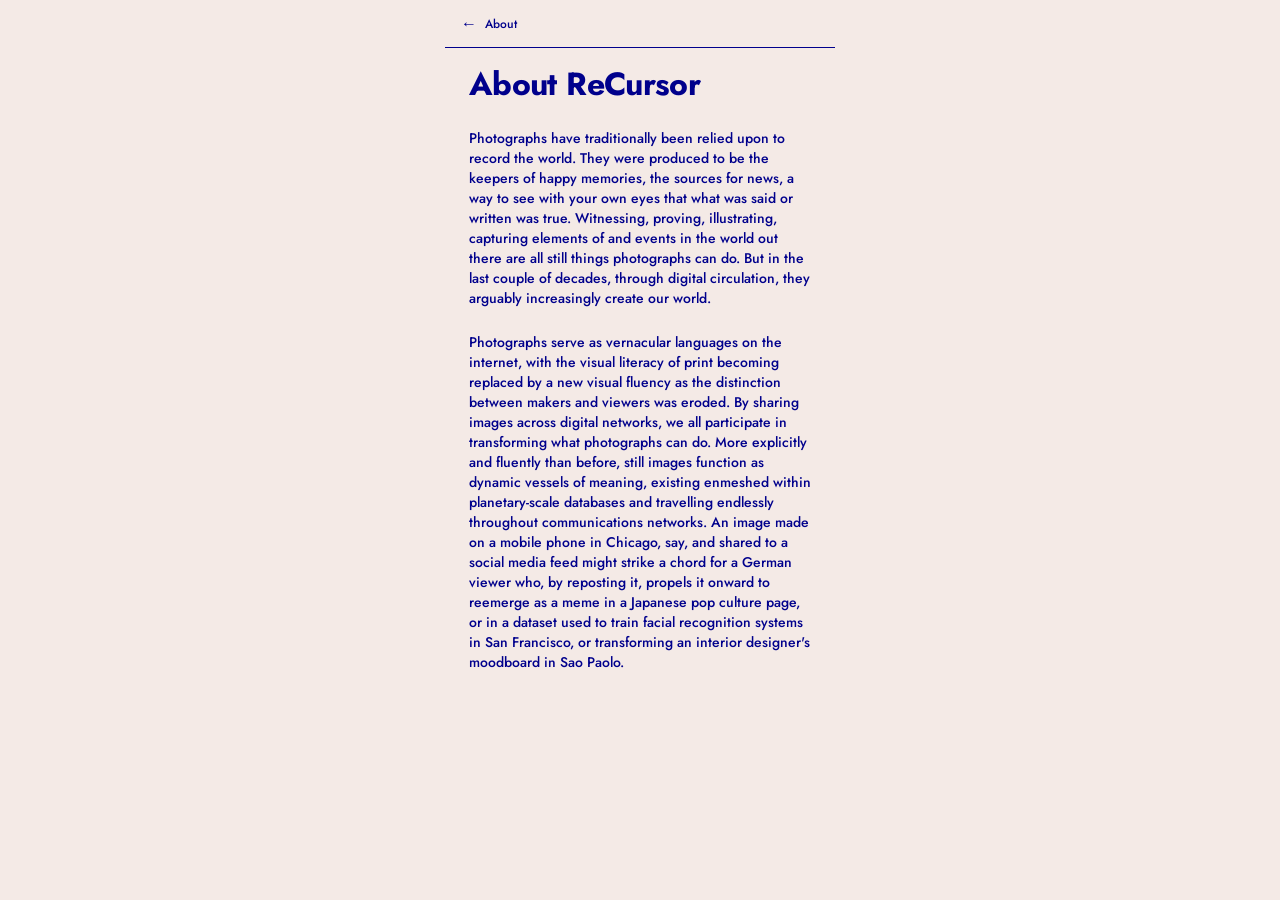
==== about.html @ 8036f6a6 "initial commit" ====
<!DOCTYPE html>
<html lang="en">
<head>
  <meta charset="UTF-8" />
  <meta name="viewport" content="width=device-width, initial-scale=1.0" />
  <title>About — ReCursor</title>

  <!-- Telegram Mini App SDK -->
  <script src="https://telegram.org/js/telegram-web-app.js"></script>

  <link href="https://fonts.googleapis.com/css2?family=Jost:wght@500;700&display=swap" rel="stylesheet" />
  <link rel="stylesheet" href="css/style.css" />
</head>
<body>

  <div class="phone">

    <!-- Fixed header bar: back + "About" -->
    <header class="essay-header-bar">
      <a href="index.html" class="back-btn">&#8592;</a>
      <span class="bar-title">About</span>
      <div style="width:16px;"></div>
    </header>

    <!-- About content -->
    <article class="about-page">

      <h1 class="about-title">About ReCursor</h1>

      <div class="about-body">
        <p>Photographs have traditionally been relied upon to record the world. They were produced to be the keepers of happy memories, the sources for news, a way to see with your own eyes that what was said or written was true. Witnessing, proving, illustrating, capturing elements of and events in the world out there are all still things photographs can do. But in the last couple of decades, through digital circulation, they arguably increasingly create our world.</p>

        <p>Photographs serve as vernacular languages on the internet, with the visual literacy of print becoming replaced by a new visual fluency as the distinction between makers and viewers was eroded. By sharing images across digital networks, we all participate in transforming what photographs can do. More explicitly and fluently than before, still images function as dynamic vessels of meaning, existing enmeshed within planetary-scale databases and travelling endlessly throughout communications networks. An image made on a mobile phone in Chicago, say, and shared to a social media feed might strike a chord for a German viewer who, by reposting it, propels it onward to reemerge as a meme in a Japanese pop culture page, or in a dataset used to train facial recognition systems in San Francisco, or transforming an interior designer's moodboard in Sao Paolo.</p>
      </div>

    </article>

  </div><!-- /phone -->

  <script src="js/main.js"></script>
  <script>
    if (window.Telegram?.WebApp) {
      Telegram.WebApp.ready();
      Telegram.WebApp.expand();
    }
  </script>

</body>
</html>
---- css/style.css ----
/* =============================================
   RECURSOR — style.css
   Based on Figma design
   ============================================= */

/* --- Google Fonts fallback for Futura --- */
@import url('https://fonts.googleapis.com/css2?family=Jost:wght@500;700&display=swap');

/* --- CSS Variables --- */
:root {
  --bg: #F4EAE6;
  --white: #FFFFFF;
  --navy: #00008C;
  --blue: #3A4FAB;
  --font: 'Futura', 'Jost', sans-serif;
}

/* --- Reset & Base --- */
*, *::before, *::after {
  box-sizing: border-box;
  margin: 0;
  padding: 0;
}

html, body {
  background: var(--bg);
  font-family: var(--font);
  font-size: 16px;
  color: var(--navy);
  -webkit-font-smoothing: antialiased;
  overflow-x: hidden;
  overflow-y: auto;
  margin: 0;
  padding: 0;
}

/* --- Phone Container --- */
.phone {
  max-width: 390px;
  min-height: 100vh;
  margin: 0 auto;
  background: var(--bg);
  position: relative;
  overflow-x: hidden;
}

/* =============================================
   TYPOGRAPHY
   ============================================= */

/* h2 — Page title (e.g. "ReCursor") */
h1, .h1 {
  font-family: var(--font);
  font-weight: 700;
  font-size: 32px;
  line-height: 40px;
  color: var(--navy);
}

/* h4 — Essay title */
h4, .h4 {
  font-family: var(--font);
  font-weight: 700;
  font-size: 16px;
  line-height: 24px;
  letter-spacing: -0.015em;
  color: var(--navy);
}

/* body/regular */
p, .body-regular {
  font-family: var(--font);
  font-weight: 500;
  font-size: 16px;
  line-height: 24px;
  color: var(--navy);
}

/* body/caption — author, date, read time */
.caption {
  font-family: var(--font);
  font-weight: 500;
  font-size: 12px;
  line-height: 16px;
  color: var(--blue);
}

/* =============================================
   STICKY HEADER (appears on scroll)
   ============================================= */

.sticky-header {
  position: fixed;
  top: 0;
  left: 50%;
  transform: translateX(-50%);
  z-index: 100;
  width: 100%;
  max-width: 390px;
  height: 48px;
  display: flex;
  flex-direction: row;
  align-items: center;
  justify-content: space-between;
  padding: 0 16px;
  background: var(--bg);
  border-bottom: 1px solid var(--navy);
  opacity: 0;
  pointer-events: none;
  transition: opacity 0.3s ease;
}

.sticky-header.visible {
  opacity: 1;
  pointer-events: auto;
}

.sticky-logo {
  font-family: var(--font);
  font-weight: 500;
  font-size: 20px;
  line-height: 100%;
  letter-spacing: 0%;
  color: var(--navy);
}

.sticky-about {
  font-family: var(--font);
  font-weight: 500;
  font-size: 12px;
  line-height: 12px;
  color: var(--navy);
  text-decoration: none;
  width: 16px;
  height: 12px;
  display: flex;
  align-items: center;
  justify-content: center;
}





/* =============================================
   INTRO SECTION (top of home page)
   ============================================= */

.intro {
  padding: 40px 24px 24px;
  display: flex;
  flex-direction: column;
  gap: 16px;
}

/* =============================================
   ESSAY LIST
   ============================================= */

.essay-list {
  display: flex;
  flex-direction: column;
  width: 100%;
}

/* Single essay card */
.essay-card {
  display: flex;
  flex-direction: column;
  align-items: flex-start;
  padding: 16px 24px;
  gap: 8px;
  width: 100%;
  border-bottom: 1px solid var(--blue);
  text-decoration: none;
  background: var(--bg);
}



/* Essay thumbnail image */
.essay-card .thumb {
  width: 100%;
  height: 160px;
  object-fit: cover;
  display: block;
  background: #c9c0d3;
}

/* Essay title */
.essay-card h4 {
  margin-top: 4px;
}

/* Author name */
.essay-card .author {
  font-family: var(--font);
  font-weight: 500;
  font-size: 12px;
  line-height: 16px;
  color: var(--blue);
}

/* Date + read time row */
.essay-card .meta {
  display: flex;
  flex-direction: row;
  justify-content: space-between;
  width: 100%;
}

.essay-card .meta span {
  font-family: var(--font);
  font-weight: 500;
  font-size: 12px;
  line-height: 16px;
  color: var(--blue);
}





/* =============================================
   INDIVIDUAL ESSAY PAGE
   ============================================= */

/* Sticky header on essay page — back arrow + title + [A] */
.essay-header-bar {
  position: fixed;
  top: 0;
  left: 50%;
  transform: translateX(-50%);
  z-index: 100;
  width: 100%;
  max-width: 390px;
  height: 48px;
  display: flex;
  flex-direction: row;
  align-items: center;
  justify-content: space-between;
  padding: 0 16px;
  background: var(--bg);
  border-bottom: 1px solid var(--navy);
  gap: 8px;
}

.essay-header-bar .back-btn {
  font-family: var(--font);
  font-weight: 500;
  font-size: 16px;
  color: var(--navy);
  text-decoration: none;
  flex-shrink: 0;
}

.essay-header-bar .bar-title {
  font-family: var(--font);
  font-weight: 500;
  font-size: 12px;
  line-height: 16px;
  color: var(--navy);
  flex: 1;
  white-space: nowrap;
  overflow: hidden;
  text-overflow: ellipsis;
  text-align: left;
}

.essay-header-bar .bar-about {
  font-family: var(--font);
  font-weight: 500;
  font-size: 12px;
  color: var(--navy);
  text-decoration: none;
  flex-shrink: 0;
  width: 16px;
  text-align: center;
}

/* Essay page content */
.essay-page {
  padding: 64px 24px 60px;
  background: var(--bg);
  min-height: 100vh;
}

/* Essay title — 32px bold */
.essay-page .essay-title {
  font-family: var(--font);
  font-weight: 700;
  font-size: 32px;
  line-height: 40px;
  letter-spacing: -0.02em;
  color: var(--navy);
  margin-bottom: 16px;
}

/* Author */
.essay-page .essay-author {
  font-family: var(--font);
  font-weight: 500;
  font-size: 12px;
  line-height: 16px;
  color: var(--blue);
  margin-bottom: 4px;
}

/* Date + read time row */
.essay-page .essay-meta {
  display: flex;
  justify-content: space-between;
  margin-bottom: 24px;
}

.essay-page .essay-meta span {
  font-family: var(--font);
  font-weight: 500;
  font-size: 12px;
  line-height: 16px;
  color: var(--blue);
}

/* Full width image */
.essay-page .essay-image {
  width: 100%;
  height: auto;
  display: block;
  margin-bottom: 8px;
}

/* Image caption */
.essay-page .essay-caption {
  font-family: var(--font);
  font-weight: 500;
  font-size: 12px;
  line-height: 16px;
  color: var(--blue);
  margin-bottom: 32px;
}

/* Body text */
.essay-page .essay-body {
  font-family: var(--font);
  font-weight: 500;
  font-size: 14px;
  line-height: 20px;
  letter-spacing: 0%;
  color: var(--navy);
}

.essay-page .essay-body p + p {
  margin-top: 20px;
}

/* Drop cap — large first letter */
.essay-page .essay-body p:first-child::first-letter {
  font-size: 64px;
  font-weight: 700;
  line-height: 0.8;
  float: left;
  margin-right: 6px;
  margin-top: 8px;
  color: var(--navy);
}

/* =============================================
   TEXT SELECTION BAR
   ============================================= */

.selection-bar {
  display: none;
  position: fixed;
  z-index: 400;
  background: var(--navy);
  border-radius: 4px;
  padding: 8px 16px;
  gap: 0;
  align-items: center;
  transform: translateX(-50%);
  white-space: nowrap;
}

.selection-bar.active {
  display: flex;
}

.selection-bar button {
  background: none;
  border: none;
  color: #FFFFFF;
  font-family: var(--font);
  font-weight: 500;
  font-size: 14px;
  line-height: 20px;
  padding: 0 12px;
  cursor: pointer;
}

.selection-bar .sel-divider {
  width: 1px;
  height: 16px;
  background: rgba(255,255,255,0.3);
}

/* =============================================
   COMMENT BOTTOM SHEET
   ============================================= */

.comment-overlay {
  display: none;
  position: fixed;
  inset: 0;
  background: rgba(0,0,0,0.4);
  z-index: 400;
}

.comment-overlay.active {
  display: block;
}

.comment-sheet {
  position: fixed;
  bottom: -100%;
  left: 50%;
  transform: translateX(-50%);
  width: 100%;
  max-width: 390px;
  background: var(--navy);
  z-index: 401;
  padding: 24px 20px 40px;
  transition: bottom 0.3s cubic-bezier(0.4, 0, 0.2, 1);
}

.comment-sheet.active {
  bottom: 0;
}

.comment-sheet-header {
  display: flex;
  justify-content: space-between;
  align-items: center;
  margin-bottom: 20px;
}

.comment-sheet-header span {
  font-family: var(--font);
  font-weight: 700;
  font-size: 16px;
  color: #FFFFFF;
}

.comment-sheet-header button {
  background: none;
  border: none;
  color: #FFFFFF;
  font-size: 18px;
  cursor: pointer;
  padding: 0;
}

.comment-quote {
  font-family: var(--font);
  font-weight: 500;
  font-size: 12px;
  line-height: 16px;
  color: rgba(255,255,255,0.5);
  margin-bottom: 16px;
  font-style: italic;
}

.comment-field label {
  display: block;
  font-family: var(--font);
  font-weight: 500;
  font-size: 12px;
  color: rgba(255,255,255,0.7);
  margin-bottom: 6px;
}

.comment-field textarea,
.comment-field input[type="text"] {
  width: 100%;
  background: rgba(255,255,255,0.1);
  border: 1px solid rgba(255,255,255,0.2);
  border-radius: 4px;
  padding: 10px 12px;
  font-family: var(--font);
  font-weight: 500;
  font-size: 14px;
  color: #FFFFFF;
  resize: none;
  outline: none;
  margin-bottom: 16px;
}

.comment-field textarea {
  height: 80px;
}

.comment-field textarea::placeholder,
.comment-field input::placeholder {
  color: rgba(255,255,255,0.3);
}

.comment-consent {
  display: flex;
  align-items: flex-start;
  gap: 10px;
  margin-bottom: 20px;
}

.comment-consent input[type="checkbox"] {
  margin-top: 2px;
  flex-shrink: 0;
  width: 16px;
  height: 16px;
  accent-color: #FFFFFF;
}

.comment-consent span {
  font-family: var(--font);
  font-weight: 500;
  font-size: 12px;
  line-height: 16px;
  color: rgba(255,255,255,0.7);
}

.comment-submit {
  width: 100%;
  background: #FFFFFF;
  color: var(--navy);
  font-family: var(--font);
  font-weight: 700;
  font-size: 16px;
  padding: 14px;
  border: none;
  cursor: pointer;
}



.gallery-overlay {
  display: none;
  position: fixed;
  inset: 0;
  background: #080817;
  z-index: 300;
  flex-direction: column;
  justify-content: center;
  align-items: center;
}

.gallery-overlay.active {
  display: flex;
}

/* Swipe container */
.gallery-track {
  display: flex;
  width: 100%;
  height: 100%;
  transition: transform 0.3s cubic-bezier(0.4, 0, 0.2, 1);
}

/* Each slide */
.gallery-slide {
  min-width: 100%;
  height: 100%;
  display: flex;
  flex-direction: column;
  justify-content: center;
  align-items: center;
  position: relative;
  padding: 60px 0 100px;
}

.gallery-slide img {
  width: 100%;
  height: auto;
  max-height: 70vh;
  object-fit: contain;
  display: block;
}

/* Caption overlay at bottom of image */
.gallery-caption {
  position: absolute;
  bottom: 100px;
  left: 0;
  right: 0;
  padding: 16px 20px;
  font-family: var(--font);
  font-weight: 500;
  font-size: 12px;
  line-height: 16px;
  color: #F4E9E6;
}

/* Bottom bar — dots + close */
.gallery-bar {
  position: fixed;
  bottom: 0;
  left: 50%;
  transform: translateX(-50%);
  width: 100%;
  max-width: 390px;
  height: 60px;
  display: flex;
  align-items: center;
  justify-content: space-between;
  padding: 0 24px;
  z-index: 301;
}

/* Dot indicators */
.gallery-dots {
  display: flex;
  gap: 8px;
  align-items: center;
}

.gallery-dot {
  width: 8px;
  height: 8px;
  border-radius: 50%;
  border: 1.5px solid #F4E9E6;
  background: transparent;
  transition: background 0.2s ease;
}

.gallery-dot.active {
  background: #F4E9E6;
}

/* Close button */
.gallery-close {
  font-family: var(--font);
  font-size: 18px;
  color: #F4E9E6;
  background: none;
  border: none;
  cursor: pointer;
  padding: 8px;
  line-height: 1;
}



/* Footnote reference in text */
.fn {
  font-size: 10px;
  font-weight: 700;
  color: var(--navy);
  cursor: pointer;
  vertical-align: super;
  line-height: 0;
}

/* Dark overlay behind sheet */
.fn-overlay {
  display: none;
  position: fixed;
  inset: 0;
  z-index: 200;
}

.fn-overlay.active {
  display: block;
}

/* Bottom sheet */
.fn-sheet {
  position: fixed;
  bottom: -100%;
  left: 50%;
  transform: translateX(-50%);
  width: 100%;
  max-width: 390px;
  background: #0D1117;
  color: #FFFFFF;
  padding: 24px 20px;
  z-index: 201;
  transition: bottom 0.3s cubic-bezier(0.4, 0, 0.2, 1);
  border-radius: 0;
}

.fn-sheet.active {
  bottom: 0;
}

.fn-sheet .fn-number {
  font-family: var(--font);
  font-weight: 700;
  font-size: 12px;
  line-height: 16px;
  color: #FFFFFF;
  margin-bottom: 12px;
}

.fn-sheet .fn-text {
  font-family: var(--font);
  font-weight: 500;
  font-size: 14px;
  line-height: 20px;
  color: #FFFFFF;
}

.about-page {
  padding: 64px 24px 60px;
  background: var(--bg);
  min-height: 100vh;
}

.about-title {
  font-family: var(--font);
  font-weight: 700;
  font-size: 32px;
  line-height: 40px;
  letter-spacing: -0.02em;
  color: var(--navy);
  margin-bottom: 24px;
}

.about-body p {
  font-family: var(--font);
  font-weight: 500;
  font-size: 14px;
  line-height: 20px;
  letter-spacing: 0;
  color: var(--navy);
  margin-bottom: 24px;
}

/* =============================================
   UTILITY
   ============================================= */

a {
  color: inherit;
  text-decoration: none;
}

img {
  display: block;
  width: 100%;
  height: auto;
}
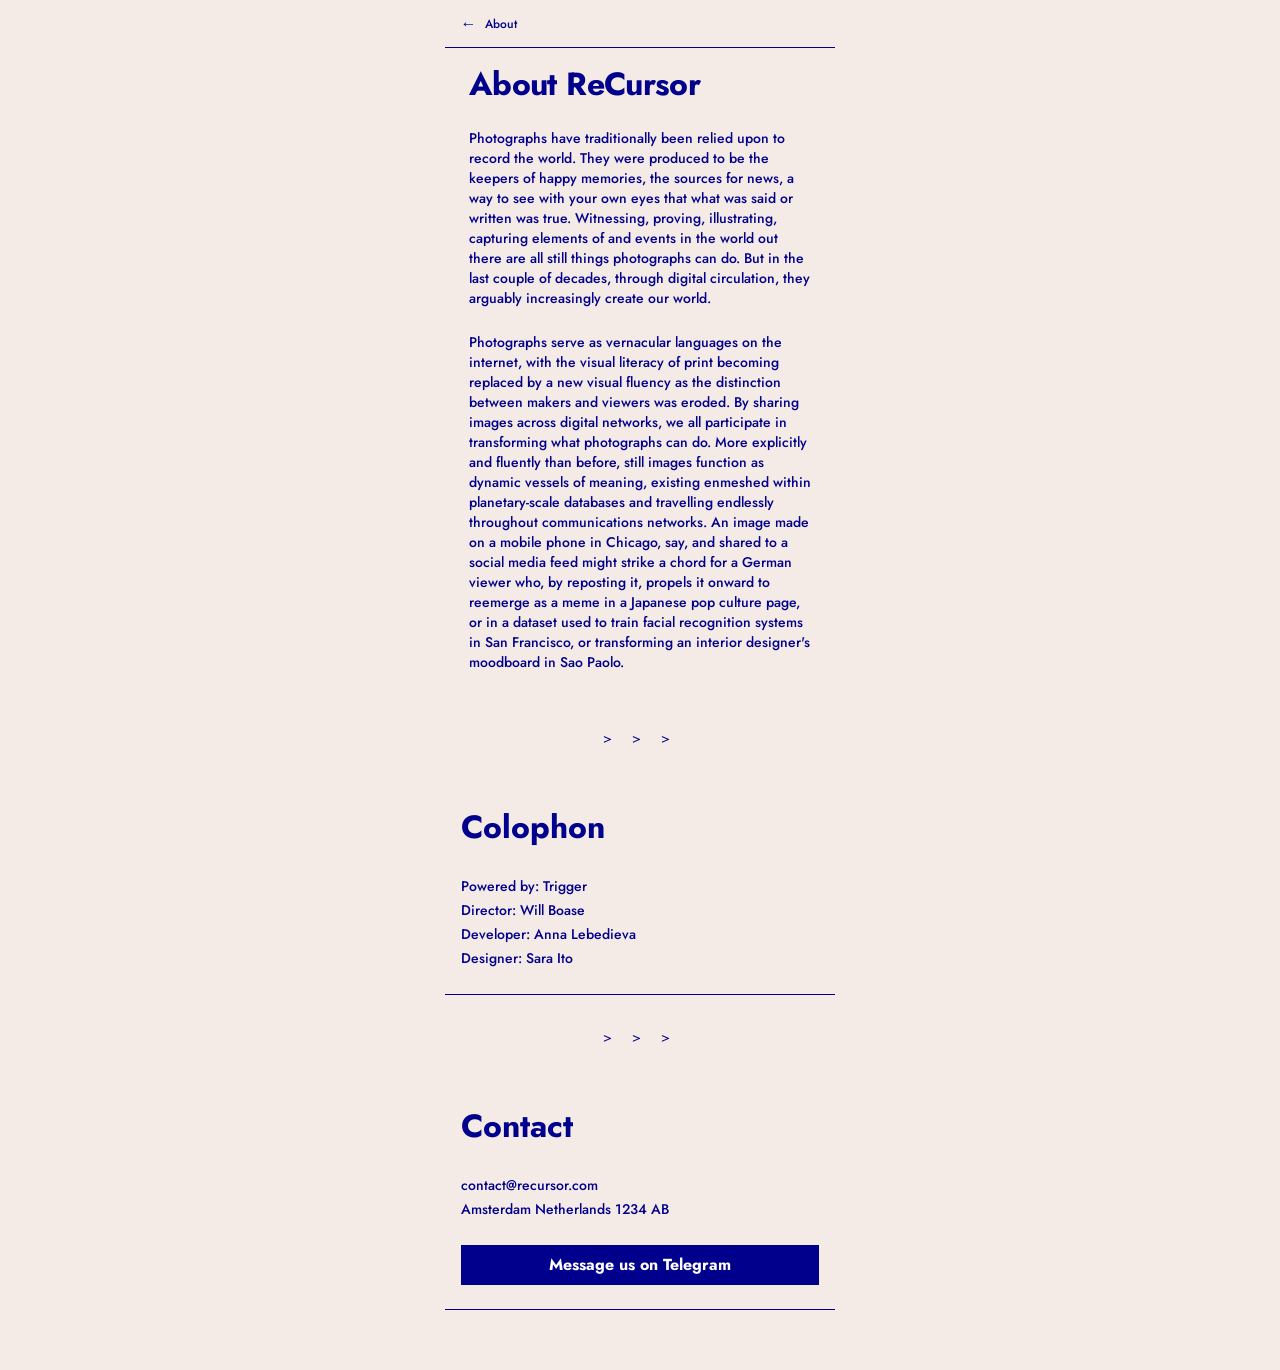
==== commit 762c4ca0: "Initial commit" ====
--- a/about.html
+++ b/about.html
@@ -33,6 +33,29 @@
         <p>Photographs serve as vernacular languages on the internet, with the visual literacy of print becoming replaced by a new visual fluency as the distinction between makers and viewers was eroded. By sharing images across digital networks, we all participate in transforming what photographs can do. More explicitly and fluently than before, still images function as dynamic vessels of meaning, existing enmeshed within planetary-scale databases and travelling endlessly throughout communications networks. An image made on a mobile phone in Chicago, say, and shared to a social media feed might strike a chord for a German viewer who, by reposting it, propels it onward to reemerge as a meme in a Japanese pop culture page, or in a dataset used to train facial recognition systems in San Francisco, or transforming an interior designer's moodboard in Sao Paolo.</p>
       </div>
 
+      <div class="about-divider">&#62; &#62; &#62;</div>
+
+      <div class="about-section">
+        <h2 class="about-section-title">Colophon</h2>
+        <div class="about-section-body">
+          <p>Powered by: Trigger</p>
+          <p>Director: Will Boase</p>
+          <p>Developer: Anna Lebedieva</p>
+          <p>Designer: Sara Ito</p>
+        </div>
+      </div>
+
+      <div class="about-divider">&#62; &#62; &#62;</div>
+
+      <div class="about-section">
+        <h2 class="about-section-title">Contact</h2>
+        <div class="about-section-body">
+          <p>contact@recursor.com</p>
+          <p>Amsterdam Netherlands 1234 AB</p>
+        </div>
+        <a href="https://t.me/recursor" class="tg-btn">Message us on Telegram</a>
+      </div>
+
     </article>
 
   </div><!-- /phone -->
--- a/css/style.css
+++ b/css/style.css
@@ -181,7 +181,7 @@
 /* Essay thumbnail image */
 .essay-card .thumb {
   width: 100%;
-  height: 160px;
+  height: 85px;
   object-fit: cover;
   display: block;
   background: #c9c0d3;
@@ -347,6 +347,8 @@
   line-height: 20px;
   letter-spacing: 0%;
   color: var(--navy);
+  -webkit-user-select: text;
+  user-select: text;
 }
 
 .essay-page .essay-body p + p {
@@ -370,13 +372,15 @@
 
 .selection-bar {
   display: none;
-  position: fixed;
+  position: absolute;
   z-index: 400;
-  background: var(--navy);
-  border-radius: 4px;
+  background: #0A0A64;
+  width: 161px;
+  height: 40px;
   padding: 8px 16px;
   gap: 0;
   align-items: center;
+  justify-content: space-between;
   transform: translateX(-50%);
   white-space: nowrap;
 }
@@ -392,15 +396,26 @@
   font-family: var(--font);
   font-weight: 500;
   font-size: 14px;
-  line-height: 20px;
-  padding: 0 12px;
+  line-height: 24px;
+  padding: 0;
   cursor: pointer;
+  text-align: center;
+}
+
+.selection-bar #selComment {
+  width: 69px;
+}
+
+.selection-bar #selCopy {
+  width: 39px;
 }
 
 .selection-bar .sel-divider {
   width: 1px;
-  height: 16px;
-  background: rgba(255,255,255,0.3);
+  height: 14px;
+  background: #FFFFFF;
+  opacity: 1;
+  flex-shrink: 0;
 }
 
 /* =============================================
@@ -707,7 +722,7 @@
 }
 
 .about-page {
-  padding: 64px 24px 60px;
+  padding: 64px 0 60px;
   background: var(--bg);
   min-height: 100vh;
 }
@@ -720,6 +735,11 @@
   letter-spacing: -0.02em;
   color: var(--navy);
   margin-bottom: 24px;
+  padding: 0 24px;
+}
+
+.about-body {
+  padding: 0 24px;
 }
 
 .about-body p {
@@ -745,4 +765,57 @@
   display: block;
   width: 100%;
   height: auto;
+}
+
+/* About page — divider, sections, button */
+.about-divider {
+  text-align: center;
+  color: var(--navy);
+  font-size: 14px;
+  padding: 32px 0;
+  letter-spacing: 8px;
+}
+
+.about-section {
+  width: 100%;
+  padding: 24px 16px;
+  gap: 24px;
+  display: flex;
+  flex-direction: column;
+  border-bottom: 1px solid var(--navy);
+  box-sizing: border-box;
+}
+
+.about-section-title {
+  font-family: var(--font);
+  font-size: 32px;
+  font-weight: 700;
+  color: var(--navy);
+  margin: 0;
+}
+
+.about-section-body p {
+  font-family: var(--font);
+  font-size: 14px;
+  font-weight: 500;
+  line-height: 24px;
+  color: var(--navy);
+  margin: 0;
+}
+
+.tg-btn {
+  display: block;
+  width: 358px;
+  height: 40px;
+  background: #00008C;
+  color: #FFFFFF;
+  font-family: var(--font);
+  font-size: 16px;
+  font-weight: 700;
+  text-align: center;
+  line-height: 40px;
+  padding: 0;
+  text-decoration: none;
+  box-sizing: border-box;
+  gap: 8px;
 }
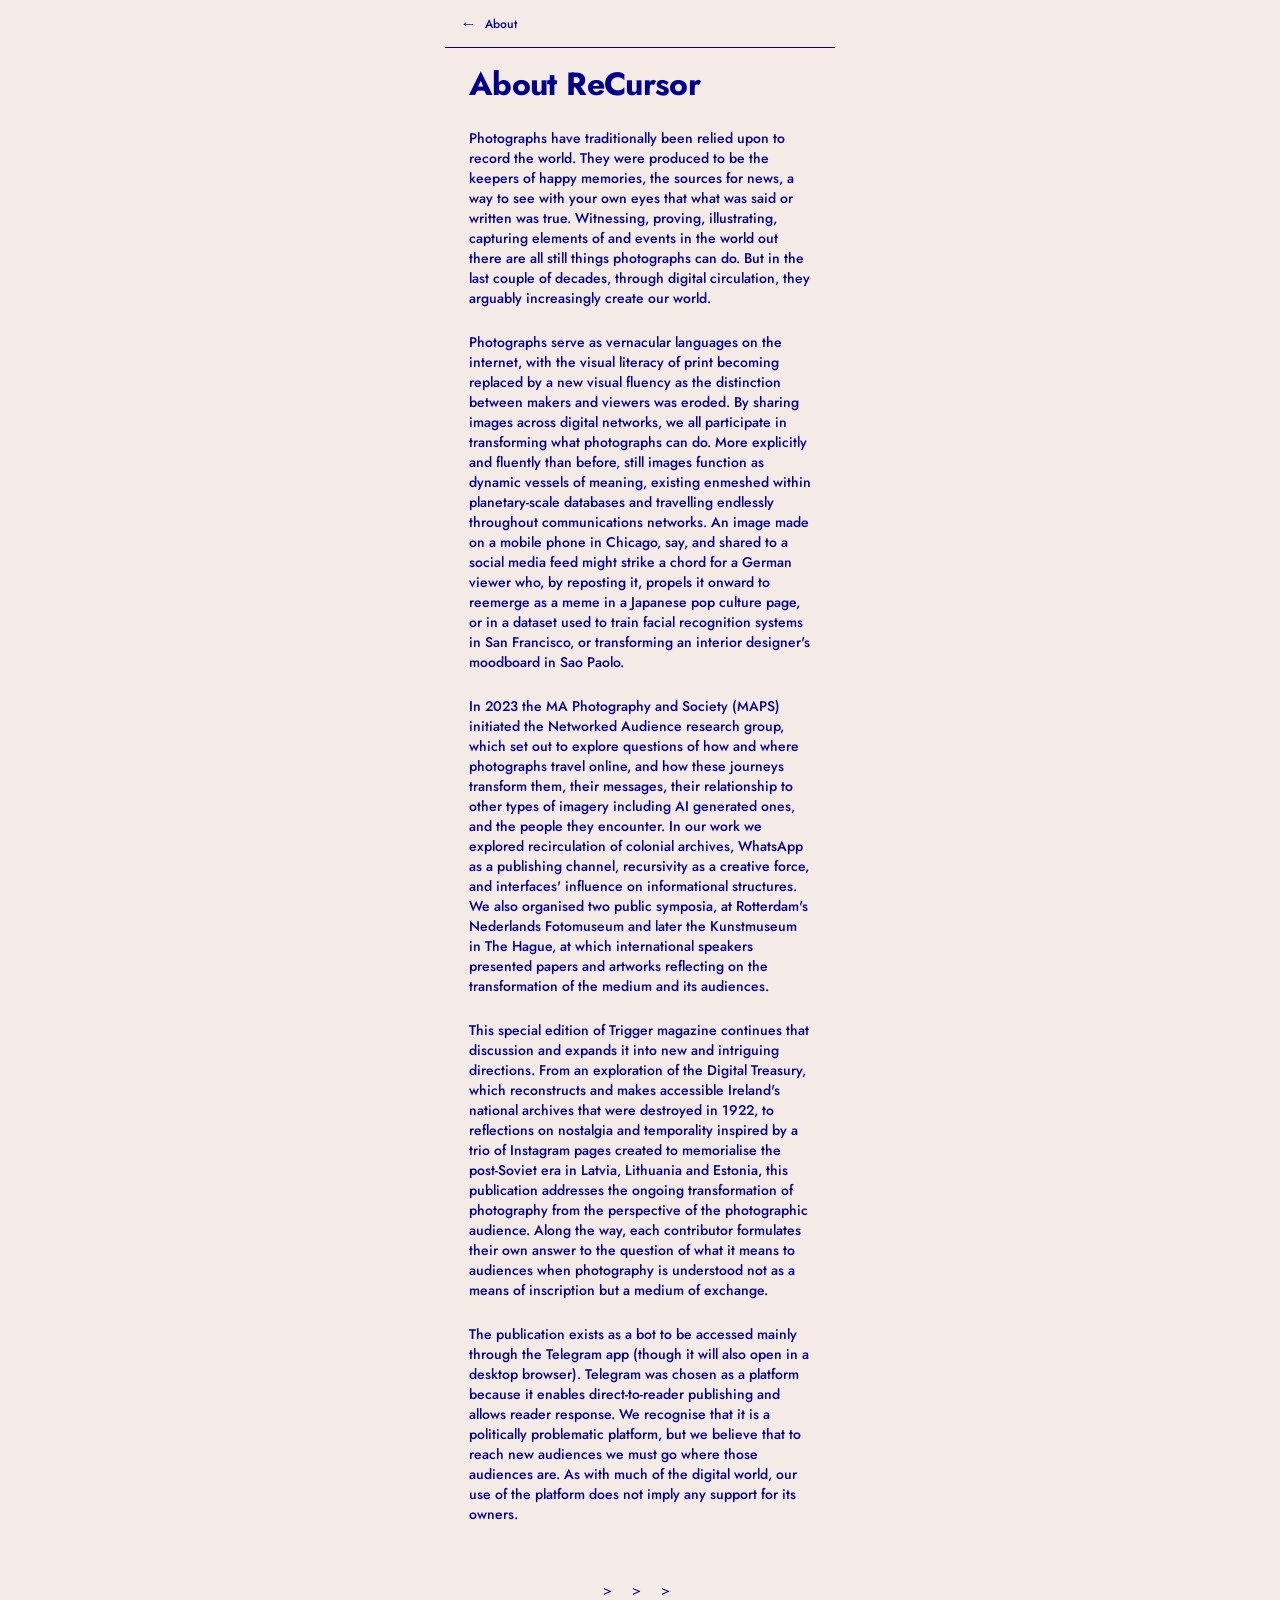
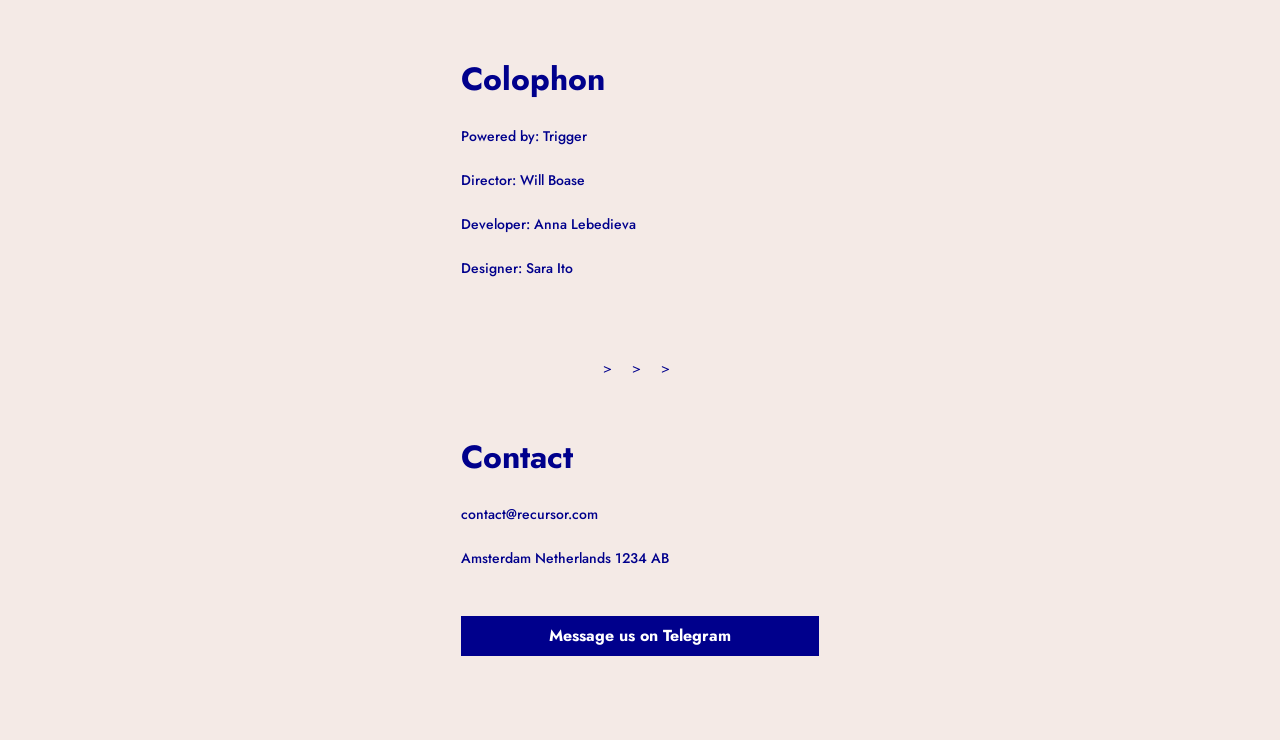
==== commit afbb02e0: "update" ====
--- a/about.html
+++ b/about.html
@@ -31,6 +31,12 @@
         <p>Photographs have traditionally been relied upon to record the world. They were produced to be the keepers of happy memories, the sources for news, a way to see with your own eyes that what was said or written was true. Witnessing, proving, illustrating, capturing elements of and events in the world out there are all still things photographs can do. But in the last couple of decades, through digital circulation, they arguably increasingly create our world.</p>
 
         <p>Photographs serve as vernacular languages on the internet, with the visual literacy of print becoming replaced by a new visual fluency as the distinction between makers and viewers was eroded. By sharing images across digital networks, we all participate in transforming what photographs can do. More explicitly and fluently than before, still images function as dynamic vessels of meaning, existing enmeshed within planetary-scale databases and travelling endlessly throughout communications networks. An image made on a mobile phone in Chicago, say, and shared to a social media feed might strike a chord for a German viewer who, by reposting it, propels it onward to reemerge as a meme in a Japanese pop culture page, or in a dataset used to train facial recognition systems in San Francisco, or transforming an interior designer's moodboard in Sao Paolo.</p>
+
+        <p>In 2023 the MA Photography and Society (MAPS) initiated the Networked Audience research group, which set out to explore questions of how and where photographs travel online, and how these journeys transform them, their messages, their relationship to other types of imagery including AI generated ones, and the people they encounter. In our work we explored recirculation of colonial archives, WhatsApp as a publishing channel, recursivity as a creative force, and interfaces' influence on informational structures. We also organised two public symposia, at Rotterdam's Nederlands Fotomuseum and later the Kunstmuseum in The Hague, at which international speakers presented papers and artworks reflecting on the transformation of the medium and its audiences.</p>
+
+        <p>This special edition of Trigger magazine continues that discussion and expands it into new and intriguing directions. From an exploration of the Digital Treasury, which reconstructs and makes accessible Ireland's national archives that were destroyed in 1922, to reflections on nostalgia and temporality inspired by a trio of Instagram pages created to memorialise the post-Soviet era in Latvia, Lithuania and Estonia, this publication addresses the ongoing transformation of photography from the perspective of the photographic audience. Along the way, each contributor formulates their own answer to the question of what it means to audiences when photography is understood not as a means of inscription but a medium of exchange.</p>
+
+        <p>The publication exists as a bot to be accessed mainly through the Telegram app (though it will also open in a desktop browser). Telegram was chosen as a platform because it enables direct-to-reader publishing and allows reader response. We recognise that it is a politically problematic platform, but we believe that to reach new audiences we must go where those audiences are. As with much of the digital world, our use of the platform does not imply any support for its owners.</p>
       </div>
 
       <div class="about-divider">&#62; &#62; &#62;</div>
@@ -53,20 +59,11 @@
           <p>contact@recursor.com</p>
           <p>Amsterdam Netherlands 1234 AB</p>
         </div>
-        <a href="https://t.me/recursor" class="tg-btn">Message us on Telegram</a>
+        <a href="" class="tg-btn">Message us on Telegram</a>
       </div>
 
     </article>
 
   </div><!-- /phone -->
 
-  <script src="js/main.js"></script>
-  <script>
-    if (window.Telegram?.WebApp) {
-      Telegram.WebApp.ready();
-      Telegram.WebApp.expand();
-    }
-  </script>
-
-</body>
-</html>+  <script data-cfasync="false" src="/cdn-cgi/scripts/5c5dd
--- a/css/style.css
+++ b/css/style.css
@@ -1,821 +1,682 @@
 /* =============================================
    RECURSOR — style.css
-   Based on Figma design
    ============================================= */
 
-/* --- Google Fonts fallback for Futura --- */
-@import url('https://fonts.googleapis.com/css2?family=Jost:wght@500;700&display=swap');
+   @import url('https://fonts.googleapis.com/css2?family=Jost:wght@500;700&display=swap');
 
-/* --- CSS Variables --- */
-:root {
-  --bg: #F4EAE6;
-  --white: #FFFFFF;
-  --navy: #00008C;
-  --blue: #3A4FAB;
-  --font: 'Futura', 'Jost', sans-serif;
-}
-
-/* --- Reset & Base --- */
-*, *::before, *::after {
-  box-sizing: border-box;
-  margin: 0;
-  padding: 0;
-}
-
-html, body {
-  background: var(--bg);
-  font-family: var(--font);
-  font-size: 16px;
-  color: var(--navy);
-  -webkit-font-smoothing: antialiased;
-  overflow-x: hidden;
-  overflow-y: auto;
-  margin: 0;
-  padding: 0;
-}
-
-/* --- Phone Container --- */
-.phone {
-  max-width: 390px;
-  min-height: 100vh;
-  margin: 0 auto;
-  background: var(--bg);
-  position: relative;
-  overflow-x: hidden;
-}
-
-/* =============================================
-   TYPOGRAPHY
-   ============================================= */
-
-/* h2 — Page title (e.g. "ReCursor") */
-h1, .h1 {
-  font-family: var(--font);
-  font-weight: 700;
-  font-size: 32px;
-  line-height: 40px;
-  color: var(--navy);
-}
-
-/* h4 — Essay title */
-h4, .h4 {
-  font-family: var(--font);
-  font-weight: 700;
-  font-size: 16px;
-  line-height: 24px;
-  letter-spacing: -0.015em;
-  color: var(--navy);
-}
-
-/* body/regular */
-p, .body-regular {
-  font-family: var(--font);
-  font-weight: 500;
-  font-size: 16px;
-  line-height: 24px;
-  color: var(--navy);
-}
-
-/* body/caption — author, date, read time */
-.caption {
-  font-family: var(--font);
-  font-weight: 500;
-  font-size: 12px;
-  line-height: 16px;
-  color: var(--blue);
-}
-
-/* =============================================
-   STICKY HEADER (appears on scroll)
-   ============================================= */
-
-.sticky-header {
-  position: fixed;
-  top: 0;
-  left: 50%;
-  transform: translateX(-50%);
-  z-index: 100;
-  width: 100%;
-  max-width: 390px;
-  height: 48px;
-  display: flex;
-  flex-direction: row;
-  align-items: center;
-  justify-content: space-between;
-  padding: 0 16px;
-  background: var(--bg);
-  border-bottom: 1px solid var(--navy);
-  opacity: 0;
-  pointer-events: none;
-  transition: opacity 0.3s ease;
-}
-
-.sticky-header.visible {
-  opacity: 1;
-  pointer-events: auto;
-}
-
-.sticky-logo {
-  font-family: var(--font);
-  font-weight: 500;
-  font-size: 20px;
-  line-height: 100%;
-  letter-spacing: 0%;
-  color: var(--navy);
-}
-
-.sticky-about {
-  font-family: var(--font);
-  font-weight: 500;
-  font-size: 12px;
-  line-height: 12px;
-  color: var(--navy);
-  text-decoration: none;
-  width: 16px;
-  height: 12px;
-  display: flex;
-  align-items: center;
-  justify-content: center;
-}
-
-
-
-
-
-/* =============================================
-   INTRO SECTION (top of home page)
-   ============================================= */
-
-.intro {
-  padding: 40px 24px 24px;
-  display: flex;
-  flex-direction: column;
-  gap: 16px;
-}
-
-/* =============================================
-   ESSAY LIST
-   ============================================= */
-
-.essay-list {
-  display: flex;
-  flex-direction: column;
-  width: 100%;
-}
-
-/* Single essay card */
-.essay-card {
-  display: flex;
-  flex-direction: column;
-  align-items: flex-start;
-  padding: 16px 24px;
-  gap: 8px;
-  width: 100%;
-  border-bottom: 1px solid var(--blue);
-  text-decoration: none;
-  background: var(--bg);
-}
-
-
-
-/* Essay thumbnail image */
-.essay-card .thumb {
-  width: 100%;
-  height: 85px;
-  object-fit: cover;
-  display: block;
-  background: #c9c0d3;
-}
-
-/* Essay title */
-.essay-card h4 {
-  margin-top: 4px;
-}
-
-/* Author name */
-.essay-card .author {
-  font-family: var(--font);
-  font-weight: 500;
-  font-size: 12px;
-  line-height: 16px;
-  color: var(--blue);
-}
-
-/* Date + read time row */
-.essay-card .meta {
-  display: flex;
-  flex-direction: row;
-  justify-content: space-between;
-  width: 100%;
-}
-
-.essay-card .meta span {
-  font-family: var(--font);
-  font-weight: 500;
-  font-size: 12px;
-  line-height: 16px;
-  color: var(--blue);
-}
-
-
-
-
-
-/* =============================================
-   INDIVIDUAL ESSAY PAGE
-   ============================================= */
-
-/* Sticky header on essay page — back arrow + title + [A] */
-.essay-header-bar {
-  position: fixed;
-  top: 0;
-  left: 50%;
-  transform: translateX(-50%);
-  z-index: 100;
-  width: 100%;
-  max-width: 390px;
-  height: 48px;
-  display: flex;
-  flex-direction: row;
-  align-items: center;
-  justify-content: space-between;
-  padding: 0 16px;
-  background: var(--bg);
-  border-bottom: 1px solid var(--navy);
-  gap: 8px;
-}
-
-.essay-header-bar .back-btn {
-  font-family: var(--font);
-  font-weight: 500;
-  font-size: 16px;
-  color: var(--navy);
-  text-decoration: none;
-  flex-shrink: 0;
-}
-
-.essay-header-bar .bar-title {
-  font-family: var(--font);
-  font-weight: 500;
-  font-size: 12px;
-  line-height: 16px;
-  color: var(--navy);
-  flex: 1;
-  white-space: nowrap;
-  overflow: hidden;
-  text-overflow: ellipsis;
-  text-align: left;
-}
-
-.essay-header-bar .bar-about {
-  font-family: var(--font);
-  font-weight: 500;
-  font-size: 12px;
-  color: var(--navy);
-  text-decoration: none;
-  flex-shrink: 0;
-  width: 16px;
-  text-align: center;
-}
-
-/* Essay page content */
-.essay-page {
-  padding: 64px 24px 60px;
-  background: var(--bg);
-  min-height: 100vh;
-}
-
-/* Essay title — 32px bold */
-.essay-page .essay-title {
-  font-family: var(--font);
-  font-weight: 700;
-  font-size: 32px;
-  line-height: 40px;
-  letter-spacing: -0.02em;
-  color: var(--navy);
-  margin-bottom: 16px;
-}
-
-/* Author */
-.essay-page .essay-author {
-  font-family: var(--font);
-  font-weight: 500;
-  font-size: 12px;
-  line-height: 16px;
-  color: var(--blue);
-  margin-bottom: 4px;
-}
-
-/* Date + read time row */
-.essay-page .essay-meta {
-  display: flex;
-  justify-content: space-between;
-  margin-bottom: 24px;
-}
-
-.essay-page .essay-meta span {
-  font-family: var(--font);
-  font-weight: 500;
-  font-size: 12px;
-  line-height: 16px;
-  color: var(--blue);
-}
-
-/* Full width image */
-.essay-page .essay-image {
-  width: 100%;
-  height: auto;
-  display: block;
-  margin-bottom: 8px;
-}
-
-/* Image caption */
-.essay-page .essay-caption {
-  font-family: var(--font);
-  font-weight: 500;
-  font-size: 12px;
-  line-height: 16px;
-  color: var(--blue);
-  margin-bottom: 32px;
-}
-
-/* Body text */
-.essay-page .essay-body {
-  font-family: var(--font);
-  font-weight: 500;
-  font-size: 14px;
-  line-height: 20px;
-  letter-spacing: 0%;
-  color: var(--navy);
-  -webkit-user-select: text;
-  user-select: text;
-}
-
-.essay-page .essay-body p + p {
-  margin-top: 20px;
-}
-
-/* Drop cap — large first letter */
-.essay-page .essay-body p:first-child::first-letter {
-  font-size: 64px;
-  font-weight: 700;
-  line-height: 0.8;
-  float: left;
-  margin-right: 6px;
-  margin-top: 8px;
-  color: var(--navy);
-}
-
-/* =============================================
-   TEXT SELECTION BAR
-   ============================================= */
-
-.selection-bar {
-  display: none;
-  position: absolute;
-  z-index: 400;
-  background: #0A0A64;
-  width: 161px;
-  height: 40px;
-  padding: 8px 16px;
-  gap: 0;
-  align-items: center;
-  justify-content: space-between;
-  transform: translateX(-50%);
-  white-space: nowrap;
-}
-
-.selection-bar.active {
-  display: flex;
-}
-
-.selection-bar button {
-  background: none;
-  border: none;
-  color: #FFFFFF;
-  font-family: var(--font);
-  font-weight: 500;
-  font-size: 14px;
-  line-height: 24px;
-  padding: 0;
-  cursor: pointer;
-  text-align: center;
-}
-
-.selection-bar #selComment {
-  width: 69px;
-}
-
-.selection-bar #selCopy {
-  width: 39px;
-}
-
-.selection-bar .sel-divider {
-  width: 1px;
-  height: 14px;
-  background: #FFFFFF;
-  opacity: 1;
-  flex-shrink: 0;
-}
-
-/* =============================================
-   COMMENT BOTTOM SHEET
-   ============================================= */
-
-.comment-overlay {
-  display: none;
-  position: fixed;
-  inset: 0;
-  background: rgba(0,0,0,0.4);
-  z-index: 400;
-}
-
-.comment-overlay.active {
-  display: block;
-}
-
-.comment-sheet {
-  position: fixed;
-  bottom: -100%;
-  left: 50%;
-  transform: translateX(-50%);
-  width: 100%;
-  max-width: 390px;
-  background: var(--navy);
-  z-index: 401;
-  padding: 24px 20px 40px;
-  transition: bottom 0.3s cubic-bezier(0.4, 0, 0.2, 1);
-}
-
-.comment-sheet.active {
-  bottom: 0;
-}
-
-.comment-sheet-header {
-  display: flex;
-  justify-content: space-between;
-  align-items: center;
-  margin-bottom: 20px;
-}
-
-.comment-sheet-header span {
-  font-family: var(--font);
-  font-weight: 700;
-  font-size: 16px;
-  color: #FFFFFF;
-}
-
-.comment-sheet-header button {
-  background: none;
-  border: none;
-  color: #FFFFFF;
-  font-size: 18px;
-  cursor: pointer;
-  padding: 0;
-}
-
-.comment-quote {
-  font-family: var(--font);
-  font-weight: 500;
-  font-size: 12px;
-  line-height: 16px;
-  color: rgba(255,255,255,0.5);
-  margin-bottom: 16px;
-  font-style: italic;
-}
-
-.comment-field label {
-  display: block;
-  font-family: var(--font);
-  font-weight: 500;
-  font-size: 12px;
-  color: rgba(255,255,255,0.7);
-  margin-bottom: 6px;
-}
-
-.comment-field textarea,
-.comment-field input[type="text"] {
-  width: 100%;
-  background: rgba(255,255,255,0.1);
-  border: 1px solid rgba(255,255,255,0.2);
-  border-radius: 4px;
-  padding: 10px 12px;
-  font-family: var(--font);
-  font-weight: 500;
-  font-size: 14px;
-  color: #FFFFFF;
-  resize: none;
-  outline: none;
-  margin-bottom: 16px;
-}
-
-.comment-field textarea {
-  height: 80px;
-}
-
-.comment-field textarea::placeholder,
-.comment-field input::placeholder {
-  color: rgba(255,255,255,0.3);
-}
-
-.comment-consent {
-  display: flex;
-  align-items: flex-start;
-  gap: 10px;
-  margin-bottom: 20px;
-}
-
-.comment-consent input[type="checkbox"] {
-  margin-top: 2px;
-  flex-shrink: 0;
-  width: 16px;
-  height: 16px;
-  accent-color: #FFFFFF;
-}
-
-.comment-consent span {
-  font-family: var(--font);
-  font-weight: 500;
-  font-size: 12px;
-  line-height: 16px;
-  color: rgba(255,255,255,0.7);
-}
-
-.comment-submit {
-  width: 100%;
-  background: #FFFFFF;
-  color: var(--navy);
-  font-family: var(--font);
-  font-weight: 700;
-  font-size: 16px;
-  padding: 14px;
-  border: none;
-  cursor: pointer;
-}
-
-
-
-.gallery-overlay {
-  display: none;
-  position: fixed;
-  inset: 0;
-  background: #080817;
-  z-index: 300;
-  flex-direction: column;
-  justify-content: center;
-  align-items: center;
-}
-
-.gallery-overlay.active {
-  display: flex;
-}
-
-/* Swipe container */
-.gallery-track {
-  display: flex;
-  width: 100%;
-  height: 100%;
-  transition: transform 0.3s cubic-bezier(0.4, 0, 0.2, 1);
-}
-
-/* Each slide */
-.gallery-slide {
-  min-width: 100%;
-  height: 100%;
-  display: flex;
-  flex-direction: column;
-  justify-content: center;
-  align-items: center;
-  position: relative;
-  padding: 60px 0 100px;
-}
-
-.gallery-slide img {
-  width: 100%;
-  height: auto;
-  max-height: 70vh;
-  object-fit: contain;
-  display: block;
-}
-
-/* Caption overlay at bottom of image */
-.gallery-caption {
-  position: absolute;
-  bottom: 100px;
-  left: 0;
-  right: 0;
-  padding: 16px 20px;
-  font-family: var(--font);
-  font-weight: 500;
-  font-size: 12px;
-  line-height: 16px;
-  color: #F4E9E6;
-}
-
-/* Bottom bar — dots + close */
-.gallery-bar {
-  position: fixed;
-  bottom: 0;
-  left: 50%;
-  transform: translateX(-50%);
-  width: 100%;
-  max-width: 390px;
-  height: 60px;
-  display: flex;
-  align-items: center;
-  justify-content: space-between;
-  padding: 0 24px;
-  z-index: 301;
-}
-
-/* Dot indicators */
-.gallery-dots {
-  display: flex;
-  gap: 8px;
-  align-items: center;
-}
-
-.gallery-dot {
-  width: 8px;
-  height: 8px;
-  border-radius: 50%;
-  border: 1.5px solid #F4E9E6;
-  background: transparent;
-  transition: background 0.2s ease;
-}
-
-.gallery-dot.active {
-  background: #F4E9E6;
-}
-
-/* Close button */
-.gallery-close {
-  font-family: var(--font);
-  font-size: 18px;
-  color: #F4E9E6;
-  background: none;
-  border: none;
-  cursor: pointer;
-  padding: 8px;
-  line-height: 1;
-}
-
-
-
-/* Footnote reference in text */
-.fn {
-  font-size: 10px;
-  font-weight: 700;
-  color: var(--navy);
-  cursor: pointer;
-  vertical-align: super;
-  line-height: 0;
-}
-
-/* Dark overlay behind sheet */
-.fn-overlay {
-  display: none;
-  position: fixed;
-  inset: 0;
-  z-index: 200;
-}
-
-.fn-overlay.active {
-  display: block;
-}
-
-/* Bottom sheet */
-.fn-sheet {
-  position: fixed;
-  bottom: -100%;
-  left: 50%;
-  transform: translateX(-50%);
-  width: 100%;
-  max-width: 390px;
-  background: #0D1117;
-  color: #FFFFFF;
-  padding: 24px 20px;
-  z-index: 201;
-  transition: bottom 0.3s cubic-bezier(0.4, 0, 0.2, 1);
-  border-radius: 0;
-}
-
-.fn-sheet.active {
-  bottom: 0;
-}
-
-.fn-sheet .fn-number {
-  font-family: var(--font);
-  font-weight: 700;
-  font-size: 12px;
-  line-height: 16px;
-  color: #FFFFFF;
-  margin-bottom: 12px;
-}
-
-.fn-sheet .fn-text {
-  font-family: var(--font);
-  font-weight: 500;
-  font-size: 14px;
-  line-height: 20px;
-  color: #FFFFFF;
-}
-
-.about-page {
-  padding: 64px 0 60px;
-  background: var(--bg);
-  min-height: 100vh;
-}
-
-.about-title {
-  font-family: var(--font);
-  font-weight: 700;
-  font-size: 32px;
-  line-height: 40px;
-  letter-spacing: -0.02em;
-  color: var(--navy);
-  margin-bottom: 24px;
-  padding: 0 24px;
-}
-
-.about-body {
-  padding: 0 24px;
-}
-
-.about-body p {
-  font-family: var(--font);
-  font-weight: 500;
-  font-size: 14px;
-  line-height: 20px;
-  letter-spacing: 0;
-  color: var(--navy);
-  margin-bottom: 24px;
-}
-
-/* =============================================
-   UTILITY
-   ============================================= */
-
-a {
-  color: inherit;
-  text-decoration: none;
-}
-
-img {
-  display: block;
-  width: 100%;
-  height: auto;
-}
-
-/* About page — divider, sections, button */
-.about-divider {
-  text-align: center;
-  color: var(--navy);
-  font-size: 14px;
-  padding: 32px 0;
-  letter-spacing: 8px;
-}
-
-.about-section {
-  width: 100%;
-  padding: 24px 16px;
-  gap: 24px;
-  display: flex;
-  flex-direction: column;
-  border-bottom: 1px solid var(--navy);
-  box-sizing: border-box;
-}
-
-.about-section-title {
-  font-family: var(--font);
-  font-size: 32px;
-  font-weight: 700;
-  color: var(--navy);
-  margin: 0;
-}
-
-.about-section-body p {
-  font-family: var(--font);
-  font-size: 14px;
-  font-weight: 500;
-  line-height: 24px;
-  color: var(--navy);
-  margin: 0;
-}
-
-.tg-btn {
-  display: block;
-  width: 358px;
-  height: 40px;
-  background: #00008C;
-  color: #FFFFFF;
-  font-family: var(--font);
-  font-size: 16px;
-  font-weight: 700;
-  text-align: center;
-  line-height: 40px;
-  padding: 0;
-  text-decoration: none;
-  box-sizing: border-box;
-  gap: 8px;
-}+   /* --- Variables --- */
+   :root {
+     --bg: #F4EAE6;
+     --white: #FFFFFF;
+     --navy: #00008C;
+     --blue: #3A4FAB;
+     --font: 'Futura', 'Jost', sans-serif;
+   }
+   
+   /* --- Reset --- */
+   *, *::before, *::after {
+     box-sizing: border-box;
+     margin: 0;
+     padding: 0;
+     font-family: var(--font);
+   }
+   
+   /* --- Base --- */
+   html, body {
+     background: var(--bg);
+     font-family: var(--font);
+     font-size: 16px;
+     color: var(--navy);
+     -webkit-font-smoothing: antialiased;
+     overflow-x: hidden;
+   }
+   
+   a {
+     color: inherit;
+     text-decoration: none;
+   }
+   
+   img {
+     display: block;
+     width: 100%;
+     height: auto;
+   }
+   
+   /* --- Phone Container --- */
+   .phone {
+     max-width: 390px;
+     min-height: 100vh;
+     margin: 0 auto;
+     position: relative;
+     overflow-x: hidden;
+   }
+   
+   /* =============================================
+      TYPOGRAPHY
+      ============================================= */
+   
+   h1, .h1 {
+     font-weight: 700;
+     font-size: 32px;
+     line-height: 40px;
+   }
+   
+   h4, .h4 {
+     font-weight: 700;
+     font-size: 16px;
+     line-height: 24px;
+     letter-spacing: -0.015em;
+   }
+   
+   p, .body-regular {
+     font-weight: 500;
+     font-size: 16px;
+     line-height: 24px;
+   }
+   
+   .caption {
+     font-weight: 500;
+     font-size: 12px;
+     line-height: 16px;
+     color: var(--blue);
+   }
+   
+   /* =============================================
+      STICKY HEADER (index page)
+      ============================================= */
+   
+   .sticky-header {
+     position: fixed;
+     top: 0;
+     left: 50%;
+     transform: translateX(-50%);
+     z-index: 100;
+     width: 100%;
+     max-width: 390px;
+     height: 48px;
+     display: flex;
+     align-items: center;
+     justify-content: space-between;
+     padding: 0 16px;
+     background: var(--bg);
+     border-bottom: 1px solid var(--navy);
+     opacity: 0;
+     pointer-events: none;
+     transition: opacity 0.3s ease;
+   }
+   
+   .sticky-header.visible {
+     opacity: 1;
+     pointer-events: auto;
+   }
+   
+   .sticky-logo {
+     font-weight: 500;
+     font-size: 20px;
+   }
+   
+   .sticky-about {
+     font-weight: 500;
+     font-size: 12px;
+     width: 16px;
+     height: 12px;
+     display: flex;
+     align-items: center;
+     justify-content: center;
+   }
+   
+   /* =============================================
+      INTRO SECTION
+      ============================================= */
+   
+   .intro {
+     padding: 40px 24px 24px;
+     display: flex;
+     flex-direction: column;
+     gap: 16px;
+   }
+   
+   /* =============================================
+      ESSAY LIST
+      ============================================= */
+   
+   .essay-list {
+     display: flex;
+     flex-direction: column;
+     width: 100%;
+   }
+   
+   .essay-card {
+     display: flex;
+     flex-direction: column;
+     align-items: flex-start;
+     padding: 16px 24px;
+     gap: 8px;
+     width: 100%;
+     border-bottom: 1px solid var(--blue);
+     background: var(--bg);
+   }
+   
+   .essay-card .thumb {
+     width: 100%;
+     height: 85px;
+     object-fit: cover;
+     display: block;
+     background: #c9c0d3;
+   }
+   
+   .essay-card h4 {
+     margin-top: 4px;
+   }
+   
+   .essay-card .author,
+   .essay-card .meta span {
+     font-weight: 500;
+     font-size: 12px;
+     line-height: 16px;
+     color: var(--blue);
+   }
+   
+   .essay-card .meta {
+     display: flex;
+     justify-content: space-between;
+     width: 100%;
+   }
+   
+   /* =============================================
+      ESSAY / ABOUT HEADER BAR
+      ============================================= */
+   
+   .essay-header-bar {
+     position: fixed;
+     top: 0;
+     left: 50%;
+     transform: translateX(-50%);
+     z-index: 100;
+     width: 100%;
+     max-width: 390px;
+     height: 48px;
+     display: flex;
+     align-items: center;
+     justify-content: space-between;
+     padding: 0 16px;
+     background: var(--bg);
+     border-bottom: 1px solid var(--navy);
+     gap: 8px;
+   }
+   
+   .essay-header-bar .back-btn {
+     font-weight: 500;
+     font-size: 16px;
+     flex-shrink: 0;
+   }
+   
+   .essay-header-bar .bar-title {
+     font-weight: 500;
+     font-size: 12px;
+     line-height: 16px;
+     flex: 1;
+     white-space: nowrap;
+     overflow: hidden;
+     text-overflow: ellipsis;
+     text-align: left;
+   }
+   
+   .essay-header-bar .bar-about {
+     font-weight: 500;
+     font-size: 12px;
+     flex-shrink: 0;
+     width: 16px;
+     text-align: center;
+   }
+   
+   /* =============================================
+      ESSAY PAGE
+      ============================================= */
+   
+   .essay-page {
+     padding: 64px 24px 60px;
+     min-height: 100vh;
+   }
+   
+   .essay-page .essay-title {
+     font-weight: 700;
+     font-size: 32px;
+     line-height: 40px;
+     letter-spacing: -0.02em;
+     margin-bottom: 16px;
+   }
+   
+   .essay-page .essay-author {
+     font-weight: 500;
+     font-size: 12px;
+     line-height: 16px;
+     color: var(--blue);
+     margin-bottom: 4px;
+   }
+   
+   .essay-page .essay-meta {
+     display: flex;
+     justify-content: space-between;
+     margin-bottom: 24px;
+   }
+   
+   .essay-page .essay-meta span {
+     font-weight: 500;
+     font-size: 12px;
+     line-height: 16px;
+     color: var(--blue);
+   }
+   
+   .essay-page .essay-image {
+     width: 100%;
+     height: auto;
+     display: block;
+     margin-bottom: 8px;
+   }
+   
+   .essay-page .essay-caption {
+     font-weight: 500;
+     font-size: 12px;
+     line-height: 16px;
+     color: var(--blue);
+     margin-bottom: 32px;
+   }
+   
+   .essay-page .essay-body {
+     font-weight: 500;
+     font-size: 14px;
+     line-height: 20px;
+     -webkit-user-select: text;
+     user-select: text;
+   }
+   
+   .essay-page .essay-body p + p {
+     margin-top: 20px;
+   }
+   
+   .essay-page .essay-body p:first-child::first-letter {
+     font-size: 64px;
+     font-weight: 700;
+     line-height: 0.8;
+     float: left;
+     margin-right: 6px;
+     margin-top: 8px;
+   }
+   
+   /* =============================================
+      TEXT SELECTION BAR
+      ============================================= */
+   
+   .selection-bar {
+     display: none;
+     position: absolute;
+     z-index: 400;
+     background: #0A0A64;
+     width: 161px;
+     height: 40px;
+     padding: 8px 16px;
+     align-items: center;
+     justify-content: space-between;
+     transform: translateX(-50%);
+     white-space: nowrap;
+   }
+   
+   .selection-bar.active {
+     display: flex;
+   }
+   
+   .selection-bar button {
+     background: none;
+     border: none;
+     color: var(--white);
+     font-weight: 500;
+     font-size: 14px;
+     line-height: 24px;
+     padding: 0;
+     cursor: pointer;
+     text-align: center;
+   }
+   
+   .selection-bar #selComment { width: 69px; }
+   .selection-bar #selCopy    { width: 39px; }
+   
+   .selection-bar .sel-divider {
+     width: 1px;
+     height: 14px;
+     background: var(--white);
+     flex-shrink: 0;
+   }
+   
+   /* =============================================
+      COMMENT BOTTOM SHEET
+      ============================================= */
+   
+   .comment-overlay {
+     display: none;
+     position: fixed;
+     inset: 0;
+     background: rgba(0,0,0,0.4);
+     z-index: 400;
+   }
+   
+   .comment-overlay.active { display: block; }
+   
+   .comment-sheet {
+     position: fixed;
+     bottom: -100%;
+     left: 50%;
+     transform: translateX(-50%);
+     width: 100%;
+     max-width: 390px;
+     background: var(--navy);
+     z-index: 401;
+     padding: 24px 20px 40px;
+     transition: bottom 0.3s cubic-bezier(0.4, 0, 0.2, 1);
+   }
+   
+   .comment-sheet.active { bottom: 0; }
+   
+   .comment-sheet-header {
+     display: flex;
+     justify-content: space-between;
+     align-items: center;
+     margin-bottom: 20px;
+   }
+   
+   .comment-sheet-header span {
+     font-weight: 700;
+     font-size: 16px;
+     color: var(--white);
+   }
+   
+   .comment-sheet-header button {
+     background: none;
+     border: none;
+     color: var(--white);
+     font-size: 18px;
+     cursor: pointer;
+     padding: 0;
+   }
+   
+   .comment-quote {
+     font-weight: 500;
+     font-size: 12px;
+     line-height: 16px;
+     color: rgba(255,255,255,0.5);
+     margin-bottom: 16px;
+     font-style: italic;
+   }
+   
+   .comment-field label {
+     display: block;
+     font-weight: 500;
+     font-size: 12px;
+     color: rgba(255,255,255,0.7);
+     margin-bottom: 6px;
+   }
+   
+   .comment-field textarea,
+   .comment-field input[type="text"] {
+     width: 100%;
+     background: rgba(255,255,255,0.1);
+     border: 1px solid rgba(255,255,255,0.2);
+     border-radius: 4px;
+     padding: 10px 12px;
+     font-weight: 500;
+     font-size: 14px;
+     color: var(--white);
+     resize: none;
+     outline: none;
+     margin-bottom: 16px;
+   }
+   
+   .comment-field textarea { height: 80px; }
+   
+   .comment-field textarea::placeholder,
+   .comment-field input::placeholder {
+     color: rgba(255,255,255,0.3);
+   }
+   
+   .comment-consent {
+     display: flex;
+     align-items: flex-start;
+     gap: 10px;
+     margin-bottom: 20px;
+   }
+   
+   .comment-consent input[type="checkbox"] {
+     margin-top: 2px;
+     flex-shrink: 0;
+     width: 16px;
+     height: 16px;
+     accent-color: var(--white);
+   }
+   
+   .comment-consent span {
+     font-weight: 500;
+     font-size: 12px;
+     line-height: 16px;
+     color: rgba(255,255,255,0.7);
+   }
+   
+   .comment-submit {
+     width: 100%;
+     background: var(--white);
+     color: var(--navy);
+     font-weight: 700;
+     font-size: 16px;
+     padding: 14px;
+     border: none;
+     cursor: pointer;
+   }
+   
+   /* =============================================
+      IMAGE GALLERY
+      ============================================= */
+   
+   .gallery-overlay {
+     display: none;
+     position: fixed;
+     inset: 0;
+     background: #080817;
+     z-index: 300;
+     flex-direction: column;
+     justify-content: center;
+     align-items: center;
+   }
+   
+   .gallery-overlay.active { display: flex; }
+   
+   .gallery-track {
+     display: flex;
+     width: 100%;
+     height: 100%;
+     transition: transform 0.3s cubic-bezier(0.4, 0, 0.2, 1);
+   }
+   
+   .gallery-slide {
+     min-width: 100%;
+     height: 100%;
+     display: flex;
+     flex-direction: column;
+     justify-content: center;
+     align-items: center;
+     position: relative;
+     padding: 60px 0 100px;
+   }
+   
+   .gallery-slide img {
+     width: 100%;
+     height: auto;
+     max-height: 70vh;
+     object-fit: contain;
+   }
+   
+   .gallery-caption {
+     position: absolute;
+     bottom: 100px;
+     left: 0;
+     right: 0;
+     padding: 16px 20px;
+     font-weight: 500;
+     font-size: 12px;
+     line-height: 16px;
+     color: #F4E9E6;
+   }
+   
+   .gallery-bar {
+     position: fixed;
+     bottom: 0;
+     left: 50%;
+     transform: translateX(-50%);
+     width: 100%;
+     max-width: 390px;
+     height: 60px;
+     display: flex;
+     align-items: center;
+     justify-content: space-between;
+     padding: 0 24px;
+     z-index: 301;
+   }
+   
+   .gallery-dots {
+     display: flex;
+     gap: 8px;
+     align-items: center;
+   }
+   
+   .gallery-dot {
+     width: 8px;
+     height: 8px;
+     border-radius: 50%;
+     border: 1.5px solid #F4E9E6;
+     background: transparent;
+     transition: background 0.2s ease;
+   }
+   
+   .gallery-dot.active { background: #F4E9E6; }
+   
+   .gallery-close {
+     font-size: 18px;
+     color: #F4E9E6;
+     background: none;
+     border: none;
+     cursor: pointer;
+     padding: 8px;
+     line-height: 1;
+   }
+   
+   /* =============================================
+      FOOTNOTES
+      ============================================= */
+   
+   .fn {
+     font-size: 10px;
+     font-weight: 700;
+     cursor: pointer;
+     vertical-align: super;
+     line-height: 0;
+   }
+   
+   .fn-overlay {
+     display: none;
+     position: fixed;
+     inset: 0;
+     z-index: 200;
+   }
+   
+   .fn-overlay.active { display: block; }
+   
+   .fn-sheet {
+     position: fixed;
+     bottom: -100%;
+     left: 50%;
+     transform: translateX(-50%);
+     width: 100%;
+     max-width: 390px;
+     background: #0D1117;
+     color: var(--white);
+     padding: 24px 20px;
+     z-index: 201;
+     transition: bottom 0.3s cubic-bezier(0.4, 0, 0.2, 1);
+   }
+   
+   .fn-sheet.active { bottom: 0; }
+   
+   .fn-sheet .fn-number {
+     font-weight: 700;
+     font-size: 12px;
+     line-height: 16px;
+     color: var(--white);
+     margin-bottom: 12px;
+   }
+   
+   .fn-sheet .fn-text {
+     font-weight: 500;
+     font-size: 14px;
+     line-height: 20px;
+     color: var(--white);
+   }
+   
+   /* =============================================
+      ABOUT PAGE
+      ============================================= */
+   
+   .about-page {
+     padding: 64px 0 60px;
+     min-height: 100vh;
+   }
+   
+   .about-title {
+     font-weight: 700;
+     font-size: 32px;
+     line-height: 40px;
+     letter-spacing: -0.02em;
+     margin-bottom: 24px;
+     padding: 0 24px;
+   }
+   
+   .about-body {
+     padding: 0 24px;
+   }
+   
+   .about-body p,
+   .about-section-body p {
+     font-weight: 500;
+     font-size: 14px;
+     line-height: 20px;
+     margin-bottom: 24px;
+   }
+   
+   .about-divider {
+     text-align: center;
+     font-size: 14px;
+     padding: 32px 0;
+     letter-spacing: 8px;
+   }
+   
+   .about-section {
+     padding: 24px 16px;
+     display: flex;
+     flex-direction: column;
+     gap: 24px;
+   }
+   
+   .about-section-title {
+     font-size: 32px;
+     font-weight: 700;
+     margin: 0;
+   }
+   
+   .tg-btn {
+     display: block;
+     width: 100%;
+     height: 40px;
+     background: var(--navy);
+     color: var(--white);
+     font-weight: 700;
+     font-size: 16px;
+     text-align: center;
+     line-height: 40px;
+   }
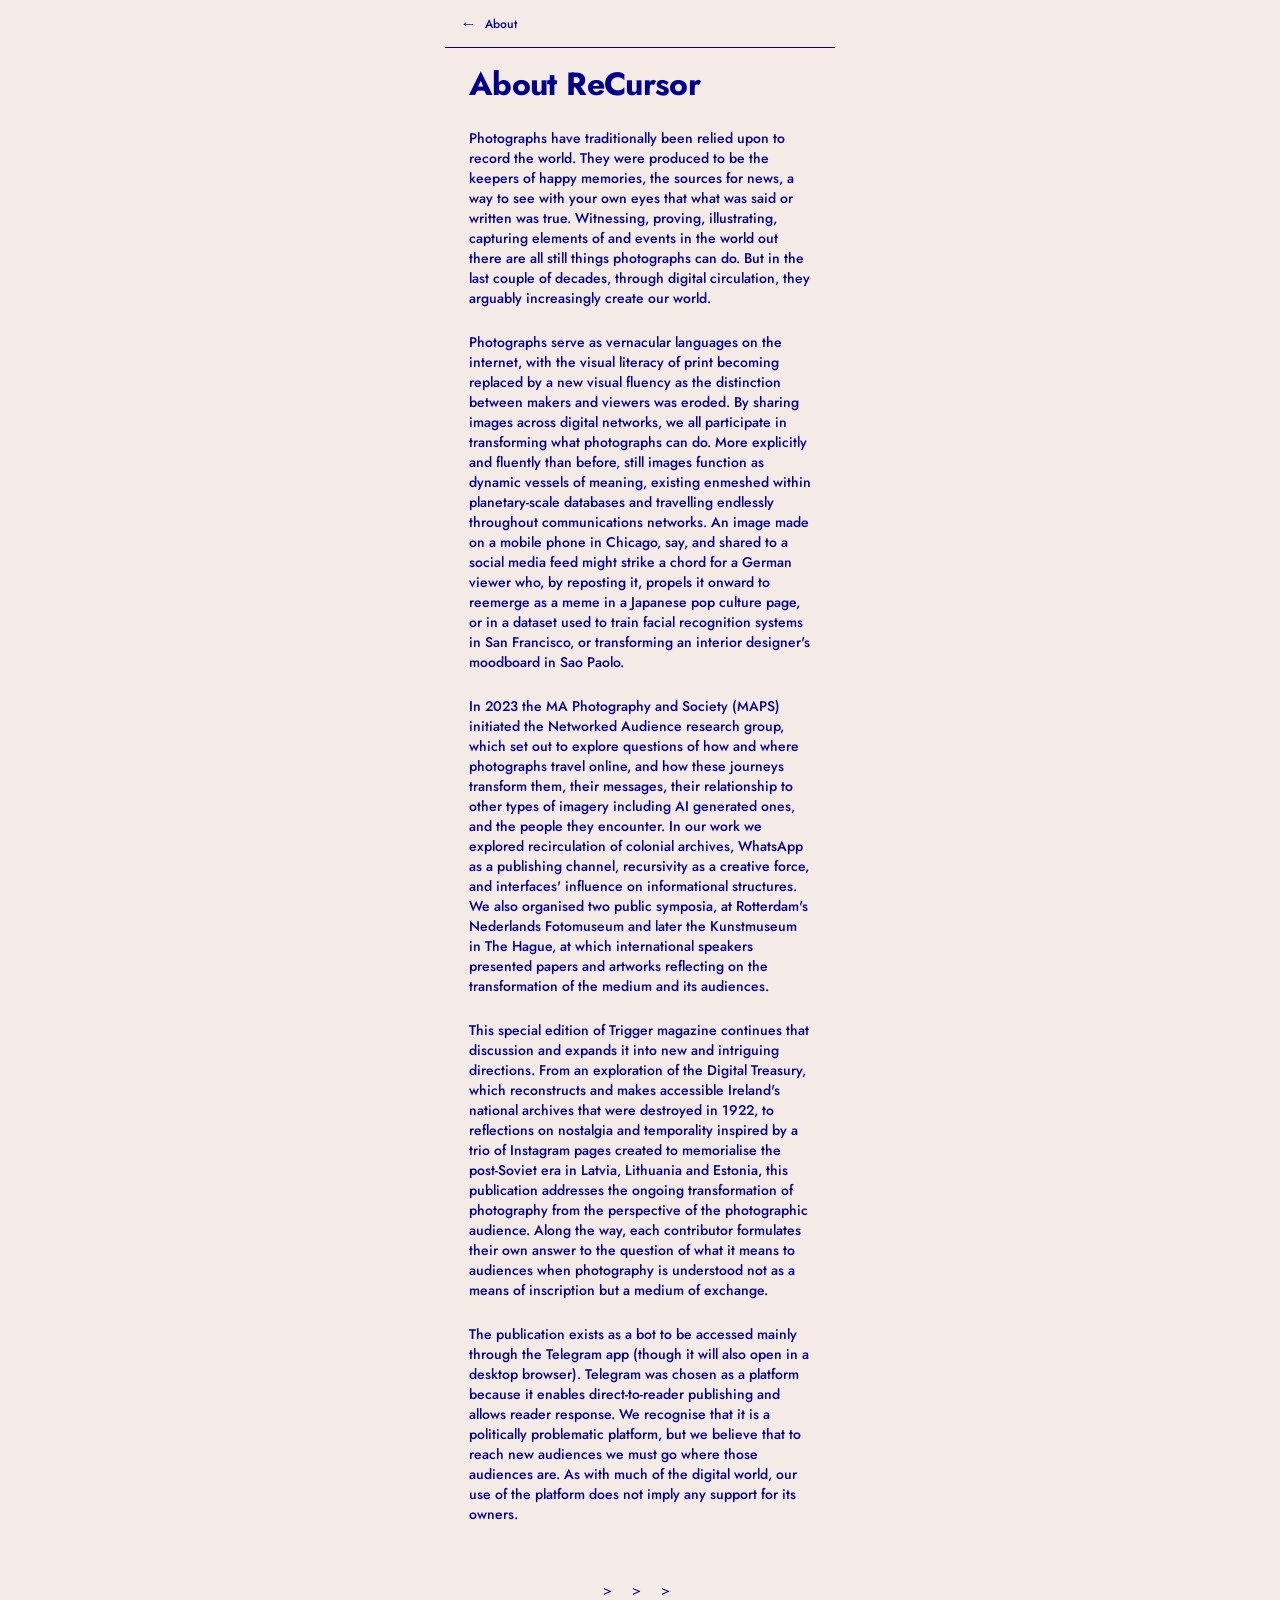
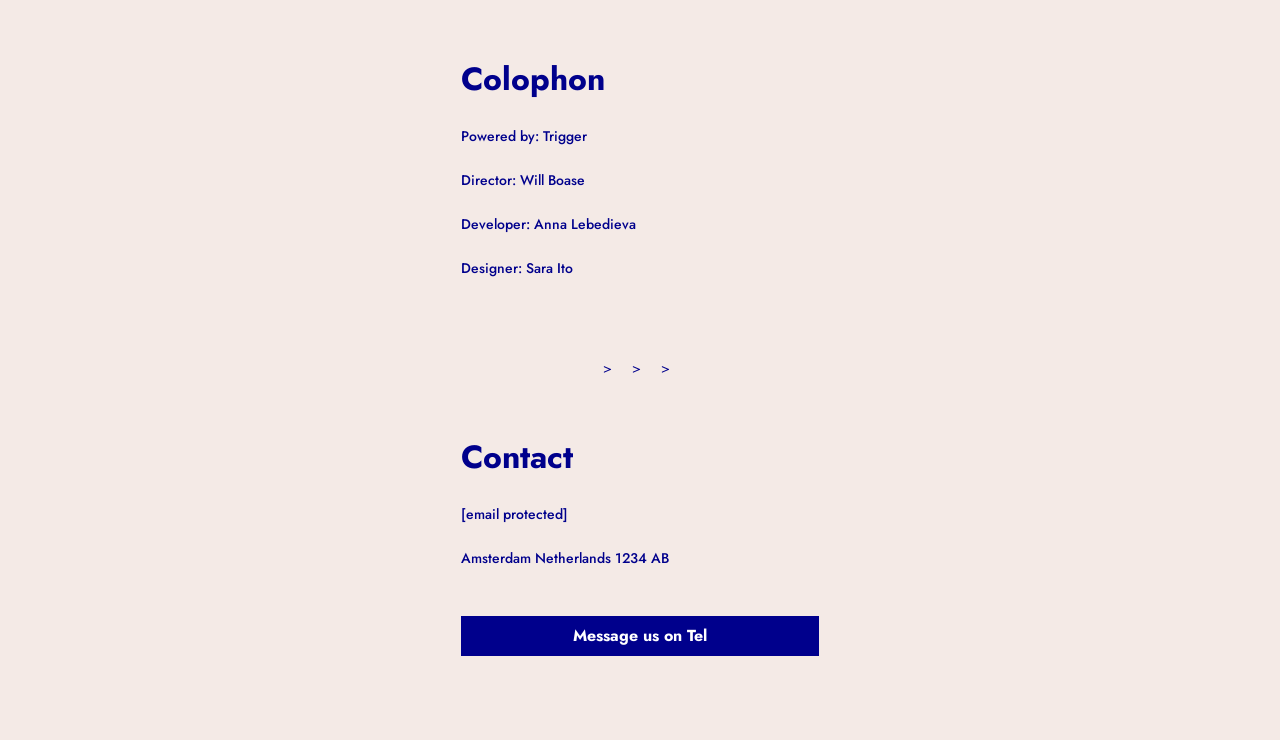
==== commit 39546f3c: "update" ====
--- a/about.html
+++ b/about.html
@@ -2,7 +2,7 @@
 <html lang="en">
 <head>
   <meta charset="UTF-8" />
-  <meta name="viewport" content="width=device-width, initial-scale=1.0" />
+  <meta name="viewport" content="width=device-width, initial-scale=1.0, maximum-scale=1.0, user-scalable=no" />
   <title>About — ReCursor</title>
 
   <!-- Telegram Mini App SDK -->
@@ -56,14 +56,7 @@
       <div class="about-section">
         <h2 class="about-section-title">Contact</h2>
         <div class="about-section-body">
-          <p>contact@recursor.com</p>
+          <p><a href="/cdn-cgi/l/email-protection" class="__cf_email__" data-cfemail="74171b1a00151700340611170106071b065a171b19">[email&#160;protected]</a></p>
           <p>Amsterdam Netherlands 1234 AB</p>
         </div>
-        <a href="" class="tg-btn">Message us on Telegram</a>
-      </div>
-
-    </article>
-
-  </div><!-- /phone -->
-
-  <script data-cfasync="false" src="/cdn-cgi/scripts/5c5dd+        <a href="https://t.me/recursor" class="tg-btn">Message us on Tel
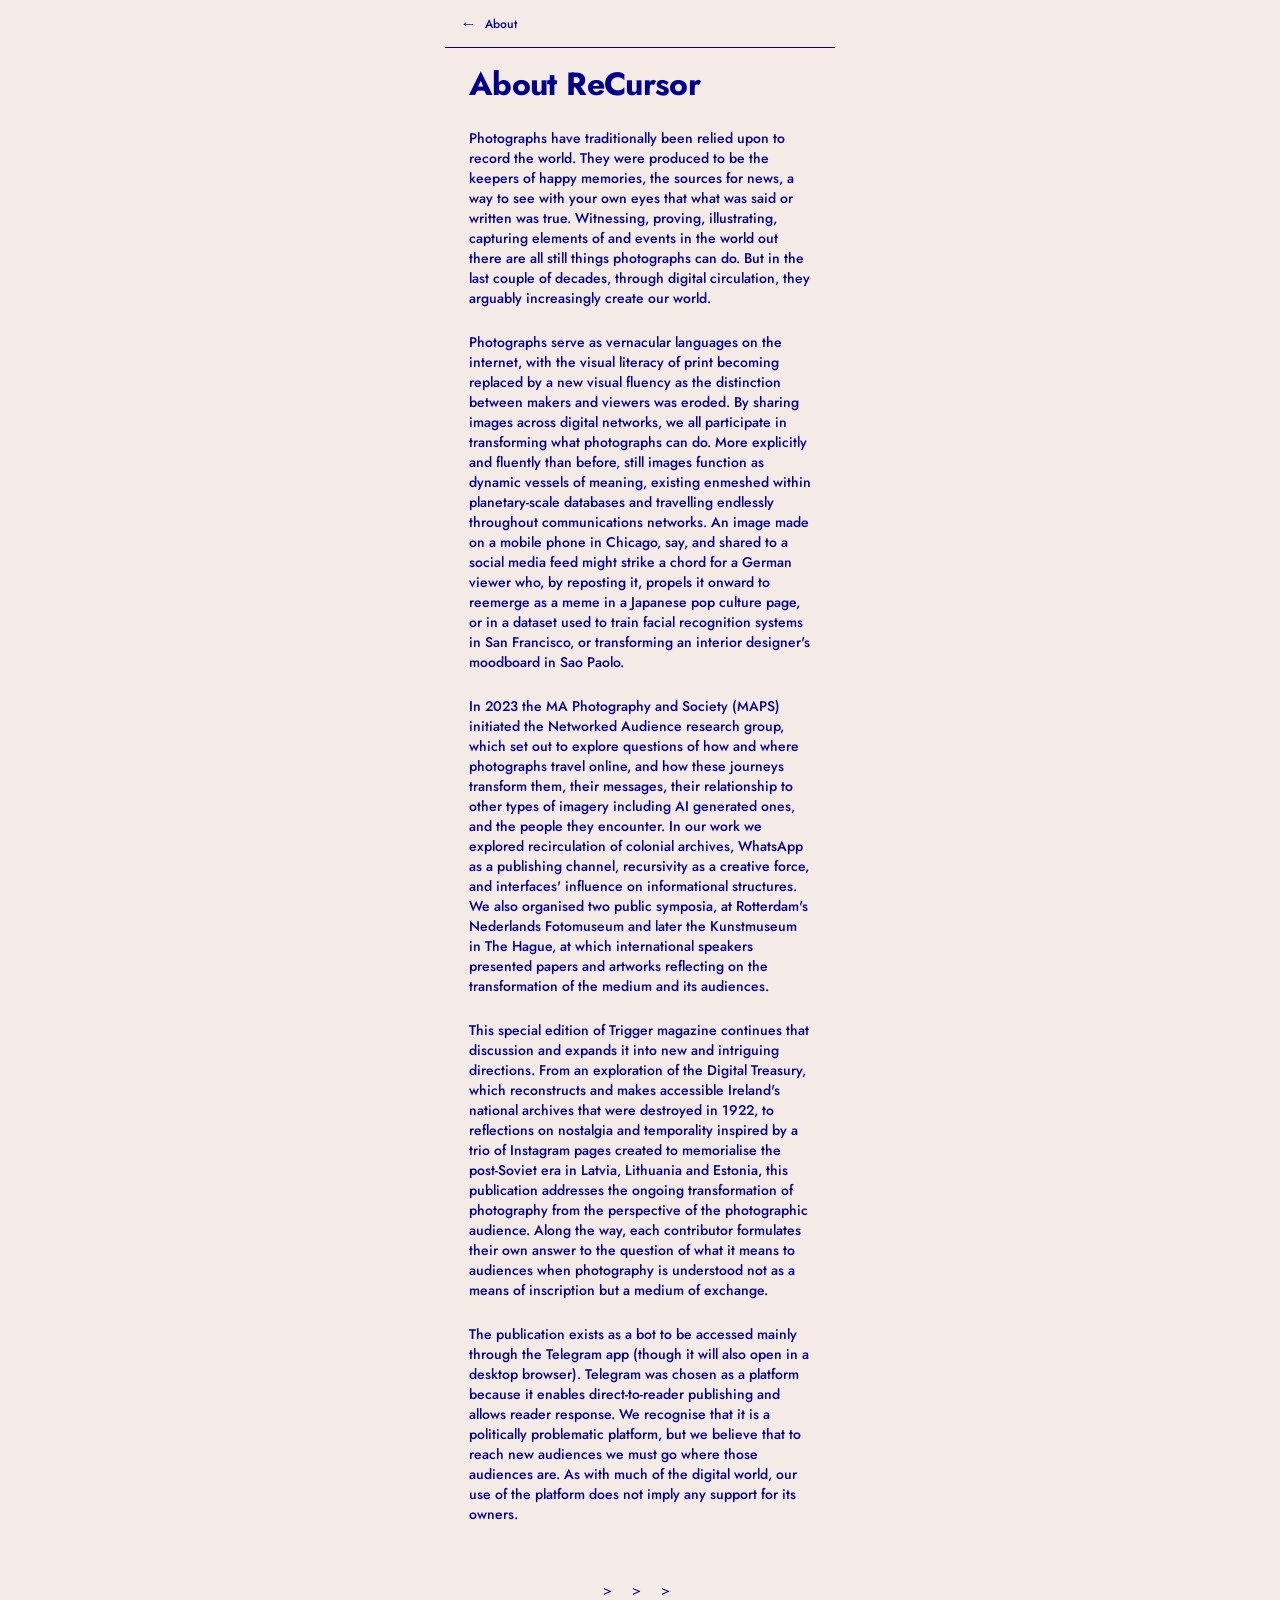
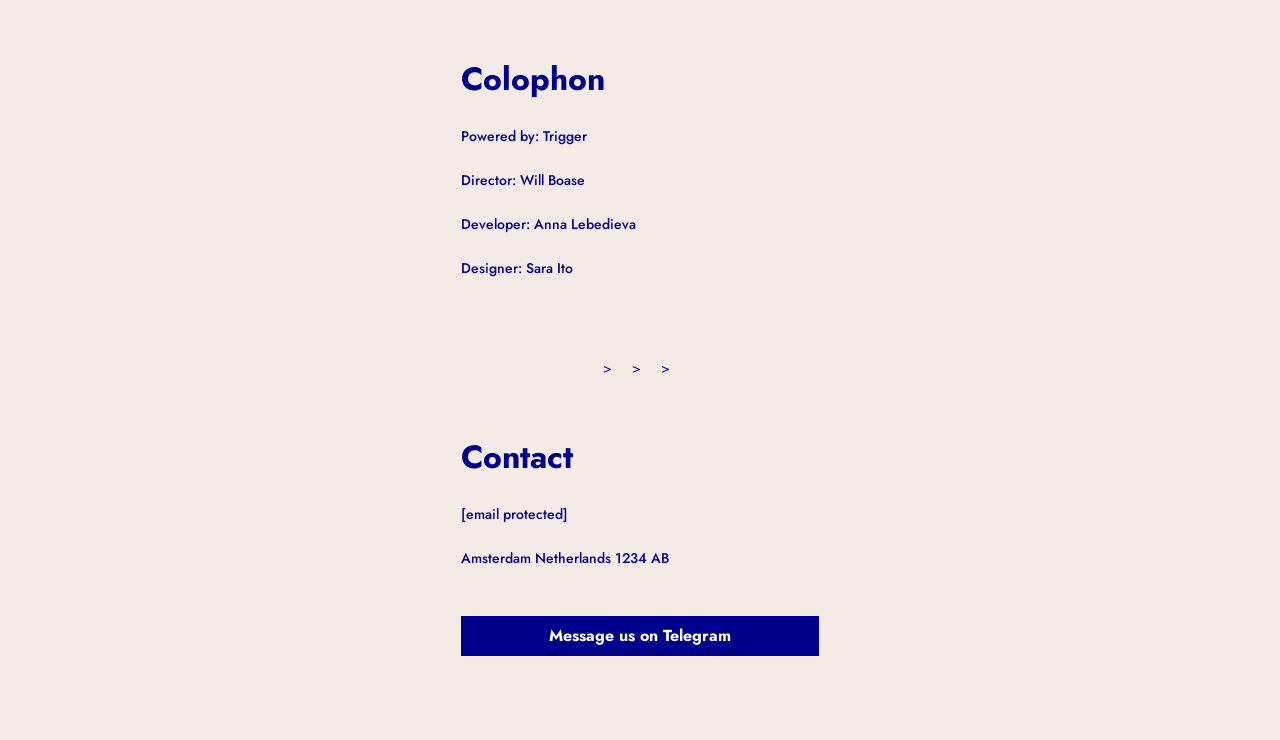
==== commit 48beed6d: "update" ====
--- a/about.html
+++ b/about.html
@@ -59,4 +59,4 @@
           <p><a href="/cdn-cgi/l/email-protection" class="__cf_email__" data-cfemail="74171b1a00151700340611170106071b065a171b19">[email&#160;protected]</a></p>
           <p>Amsterdam Netherlands 1234 AB</p>
         </div>
-        <a href="https://t.me/recursor" class="tg-btn">Message us on Tel+        <a href="" class="tg-btn">Message us on Telegram
--- a/css/style.css
+++ b/css/style.css
@@ -289,6 +289,8 @@
      line-height: 20px;
      -webkit-user-select: text;
      user-select: text;
+     -webkit-touch-callout: none;
+     -webkit-tap-highlight-color: transparent;
    }
    
    .essay-page .essay-body p + p {
@@ -369,7 +371,7 @@
      transform: translateX(-50%);
      width: 100%;
      max-width: 390px;
-     background: var(--navy);
+     background: var(--bg);
      z-index: 401;
      padding: 24px 20px 40px;
      transition: bottom 0.3s cubic-bezier(0.4, 0, 0.2, 1);
@@ -381,19 +383,19 @@
      display: flex;
      justify-content: space-between;
      align-items: center;
-     margin-bottom: 20px;
+     margin-bottom: 24px;
    }
    
    .comment-sheet-header span {
      font-weight: 700;
-     font-size: 16px;
-     color: var(--white);
+     font-size: 20px;
+     color: var(--navy);
    }
    
    .comment-sheet-header button {
      background: none;
      border: none;
-     color: var(--white);
+     color: var(--navy);
      font-size: 18px;
      cursor: pointer;
      padding: 0;
@@ -403,7 +405,7 @@
      font-weight: 500;
      font-size: 12px;
      line-height: 16px;
-     color: rgba(255,255,255,0.5);
+     color: var(--blue);
      margin-bottom: 16px;
      font-style: italic;
    }
@@ -412,58 +414,69 @@
      display: block;
      font-weight: 500;
      font-size: 12px;
-     color: rgba(255,255,255,0.7);
+     color: var(--navy);
      margin-bottom: 6px;
    }
    
    .comment-field textarea,
    .comment-field input[type="text"] {
      width: 100%;
-     background: rgba(255,255,255,0.1);
-     border: 1px solid rgba(255,255,255,0.2);
-     border-radius: 4px;
-     padding: 10px 12px;
+     background: transparent;
+     border: none;
+     border-bottom: 1px solid var(--navy);
+     padding: 8px 12px;
      font-weight: 500;
      font-size: 14px;
-     color: var(--white);
+     color: var(--navy);
      resize: none;
      outline: none;
-     margin-bottom: 16px;
-   }
-   
-   .comment-field textarea { height: 80px; }
+     margin-bottom: 20px;
+     gap: 8px;
+   }
+   
+   .comment-field textarea {
+     height: 100px;
+     background: rgba(60, 63, 86, 0.1);
+     padding: 8px 12px;
+   }
+   
+   .comment-field input[type="text"] {
+     height: 40px;
+     background: rgba(60, 63, 86, 0.1);
+   }
    
    .comment-field textarea::placeholder,
    .comment-field input::placeholder {
-     color: rgba(255,255,255,0.3);
+     color: rgba(0, 0, 140, 0.35);
    }
    
    .comment-consent {
      display: flex;
      align-items: flex-start;
-     gap: 10px;
-     margin-bottom: 20px;
+     gap: 12px;
+     margin-bottom: 24px;
    }
    
    .comment-consent input[type="checkbox"] {
      margin-top: 2px;
      flex-shrink: 0;
-     width: 16px;
-     height: 16px;
-     accent-color: var(--white);
+     width: 18px;
+     height: 18px;
+     accent-color: var(--navy);
+     border: 1px solid var(--navy);
    }
    
    .comment-consent span {
      font-weight: 500;
      font-size: 12px;
-     line-height: 16px;
-     color: rgba(255,255,255,0.7);
+     line-height: 18px;
+     color: var(--navy);
    }
    
    .comment-submit {
      width: 100%;
-     background: var(--white);
-     color: var(--navy);
+     background: var(--navy);
+     color: var(--white);
      font-weight: 700;
      font-size: 16px;
      padding: 14px;
@@ -679,4 +692,61 @@
      font-size: 16px;
      text-align: center;
      line-height: 40px;
+   }
+   
+   /* =============================================
+      BOTTOM COMMENT FORM
+      ============================================= */
+   
+   .bottom-comment {
+     margin-top: 48px;
+     padding-top: 32px;
+     border-top: 1px solid var(--navy);
+   }
+   
+   .bottom-comment-title {
+     font-weight: 700;
+     font-size: 20px;
+     line-height: 28px;
+     color: var(--navy);
+     margin-bottom: 24px;
+   }
+   
+   /* Selection comment sheet — dark navy style */
+   .comment-sheet--dark {
+     background: #0A0A64;
+   }
+   
+   .comment-sheet--dark .comment-sheet-header span,
+   .comment-sheet--dark .comment-sheet-header button,
+   .comment-sheet--dark .comment-quote,
+   .comment-sheet--dark .comment-field label,
+   .comment-sheet--dark .comment-consent span {
+     color: #D0DBFB;
+   }
+   
+   .comment-sheet--dark .comment-field textarea,
+   .comment-sheet--dark .comment-field input[type="text"] {
+     background: rgba(255,255,255,0.1);
+     border-bottom: 1px solid #D0DBFB;
+     color: #D0DBFB;
+     font-size: 14px;
+   }
+   
+   .comment-sheet--dark .comment-field textarea::placeholder,
+   .comment-sheet--dark .comment-field input::placeholder {
+     color: rgba(208, 219, 251, 0.4);
+   }
+   
+   .comment-sheet--dark .comment-consent input[type="checkbox"] {
+     accent-color: #D0DBFB;
+   }
+   
+   .comment-sheet--dark .comment-submit {
+     background: #D0DBFB;
+     color: var(--navy);
+   }
+   
+   .comment-sheet--dark .comment-sheet-header span {
+     font-size: 16px;
    }
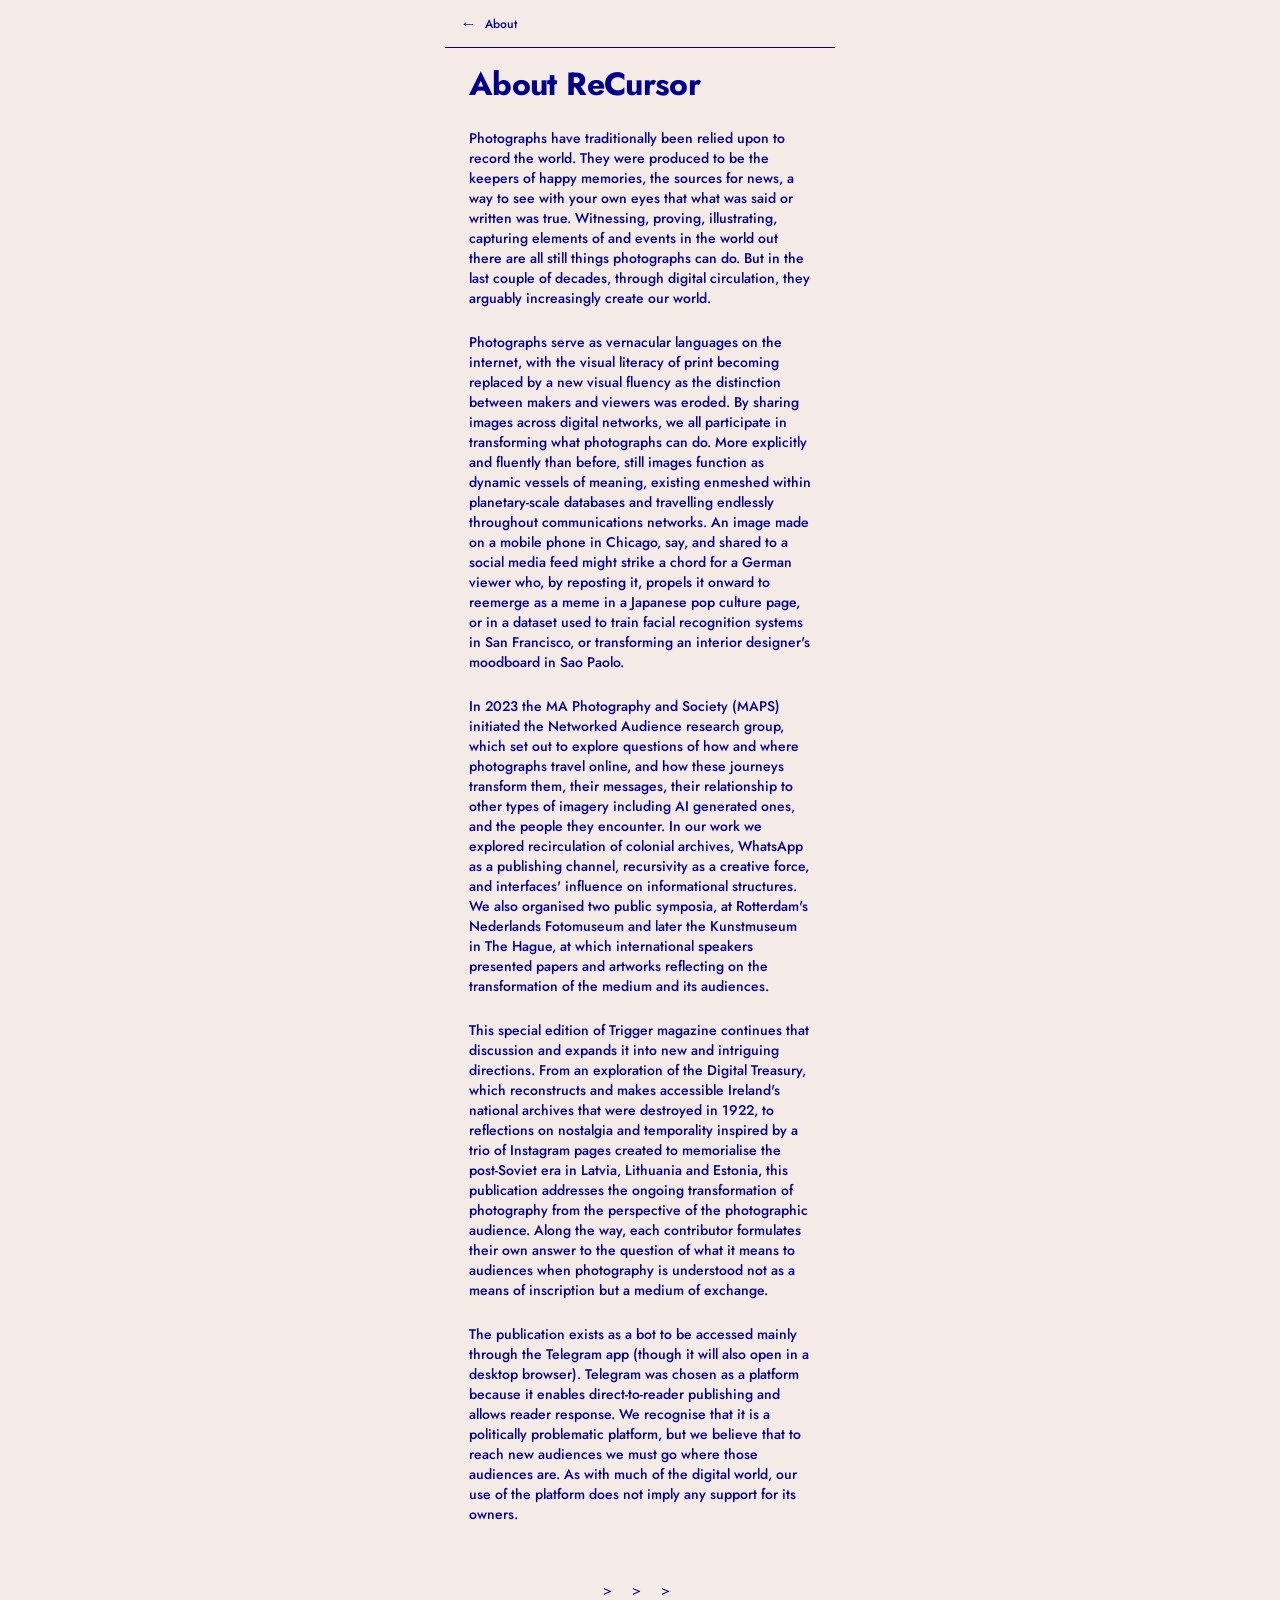
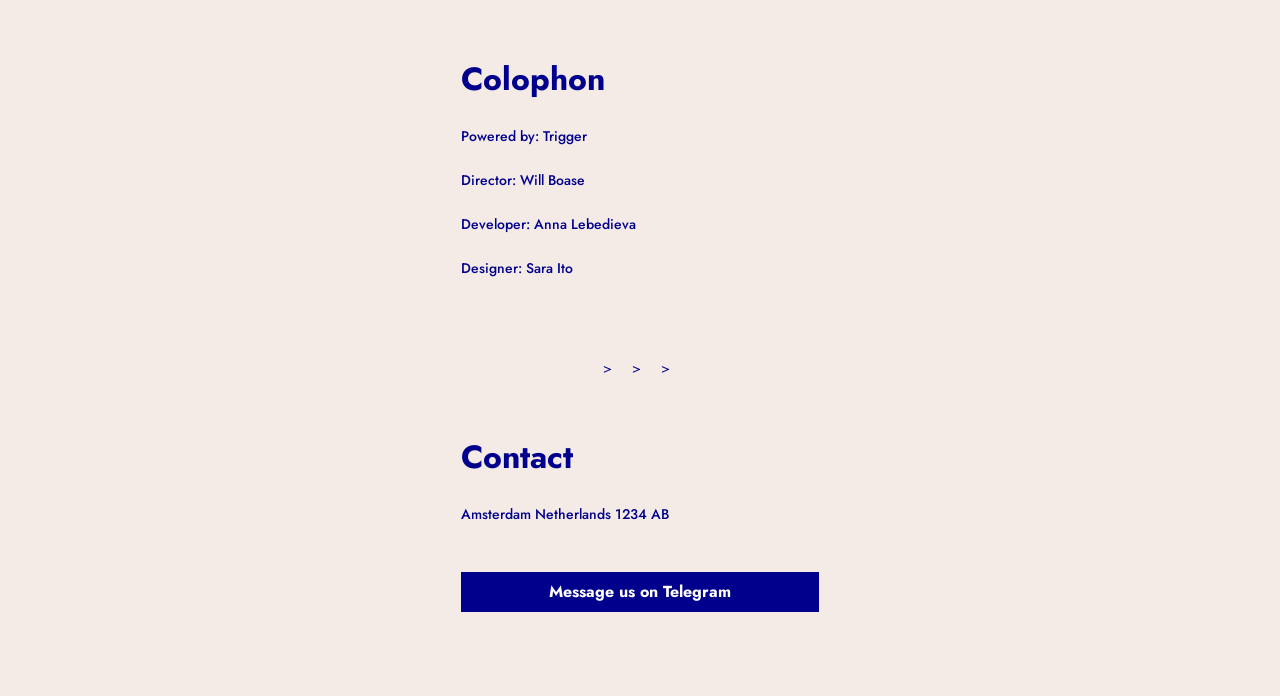
==== commit c0ac60cd: "update" ====
--- a/about.html
+++ b/about.html
@@ -5,7 +5,7 @@
   <meta name="viewport" content="width=device-width, initial-scale=1.0, maximum-scale=1.0, user-scalable=no" />
   <title>About — ReCursor</title>
 
-  <!-- Telegram Mini App SDK -->
+
   <script src="https://telegram.org/js/telegram-web-app.js"></script>
 
   <link href="https://fonts.googleapis.com/css2?family=Jost:wght@500;700&display=swap" rel="stylesheet" />
@@ -15,14 +15,14 @@
 
   <div class="phone">
 
-    <!-- Fixed header bar: back + "About" -->
+
     <header class="essay-header-bar">
       <a href="index.html" class="back-btn">&#8592;</a>
       <span class="bar-title">About</span>
       <div style="width:16px;"></div>
     </header>
 
-    <!-- About content -->
+
     <article class="about-page">
 
       <h1 class="about-title">About ReCursor</h1>
@@ -56,7 +56,6 @@
       <div class="about-section">
         <h2 class="about-section-title">Contact</h2>
         <div class="about-section-body">
-          <p><a href="/cdn-cgi/l/email-protection" class="__cf_email__" data-cfemail="74171b1a00151700340611170106071b065a171b19">[email&#160;protected]</a></p>
           <p>Amsterdam Netherlands 1234 AB</p>
         </div>
         <a href="" class="tg-btn">Message us on Telegram
--- a/css/style.css
+++ b/css/style.css
@@ -1,10 +1,7 @@
-/* =============================================
-   RECURSOR — style.css
-   ============================================= */
 
    @import url('https://fonts.googleapis.com/css2?family=Jost:wght@500;700&display=swap');
 
-   /* --- Variables --- */
+
    :root {
      --bg: #F4EAE6;
      --white: #FFFFFF;
@@ -13,7 +10,7 @@
      --font: 'Futura', 'Jost', sans-serif;
    }
    
-   /* --- Reset --- */
+
    *, *::before, *::after {
      box-sizing: border-box;
      margin: 0;
@@ -21,7 +18,7 @@
      font-family: var(--font);
    }
    
-   /* --- Base --- */
+
    html, body {
      background: var(--bg);
      font-family: var(--font);
@@ -42,7 +39,7 @@
      height: auto;
    }
    
-   /* --- Phone Container --- */
+
    .phone {
      max-width: 390px;
      min-height: 100vh;
@@ -51,9 +48,7 @@
      overflow-x: hidden;
    }
    
-   /* =============================================
-      TYPOGRAPHY
-      ============================================= */
+   /* typography */
    
    h1, .h1 {
      font-weight: 700;
@@ -81,9 +76,7 @@
      color: var(--blue);
    }
    
-   /* =============================================
-      STICKY HEADER (index page)
-      ============================================= */
+  
    
    .sticky-header {
      position: fixed;
@@ -125,9 +118,7 @@
      justify-content: center;
    }
    
-   /* =============================================
-      INTRO SECTION
-      ============================================= */
+ 
    
    .intro {
      padding: 40px 24px 24px;
@@ -136,9 +127,7 @@
      gap: 16px;
    }
    
-   /* =============================================
-      ESSAY LIST
-      ============================================= */
+   /* essay list */
    
    .essay-list {
      display: flex;
@@ -183,9 +172,7 @@
      width: 100%;
    }
    
-   /* =============================================
-      ESSAY / ABOUT HEADER BAR
-      ============================================= */
+   /* header */
    
    .essay-header-bar {
      position: fixed;
@@ -230,12 +217,10 @@
      text-align: center;
    }
    
-   /* =============================================
-      ESSAY PAGE
-      ============================================= */
+   /* essay page */
    
    .essay-page {
-     padding: 64px 24px 60px;
+     padding: 64px 24px 0;
      min-height: 100vh;
    }
    
@@ -306,9 +291,6 @@
      margin-top: 8px;
    }
    
-   /* =============================================
-      TEXT SELECTION BAR
-      ============================================= */
    
    .selection-bar {
      display: none;
@@ -350,9 +332,7 @@
      flex-shrink: 0;
    }
    
-   /* =============================================
-      COMMENT BOTTOM SHEET
-      ============================================= */
+   /* comment form #1 */
    
    .comment-overlay {
      display: none;
@@ -484,9 +464,7 @@
      cursor: pointer;
    }
    
-   /* =============================================
-      IMAGE GALLERY
-      ============================================= */
+   /* image gallery */
    
    .gallery-overlay {
      display: none;
@@ -580,9 +558,7 @@
      line-height: 1;
    }
    
-   /* =============================================
-      FOOTNOTES
-      ============================================= */
+   /* footnotes */
    
    .fn {
      font-size: 10px;
@@ -632,9 +608,7 @@
      color: var(--white);
    }
    
-   /* =============================================
-      ABOUT PAGE
-      ============================================= */
+   /* about page */
    
    .about-page {
      padding: 64px 0 60px;
@@ -694,13 +668,12 @@
      line-height: 40px;
    }
    
-   /* =============================================
-      BOTTOM COMMENT FORM
-      ============================================= */
+   /* comment form #2 */
    
    .bottom-comment {
      margin-top: 48px;
      padding-top: 32px;
+     padding-bottom: calc(60px + env(safe-area-inset-bottom));
      border-top: 1px solid var(--navy);
    }
    
@@ -712,7 +685,7 @@
      margin-bottom: 24px;
    }
    
-   /* Selection comment sheet — dark navy style */
+
    .comment-sheet--dark {
      background: #0A0A64;
    }
